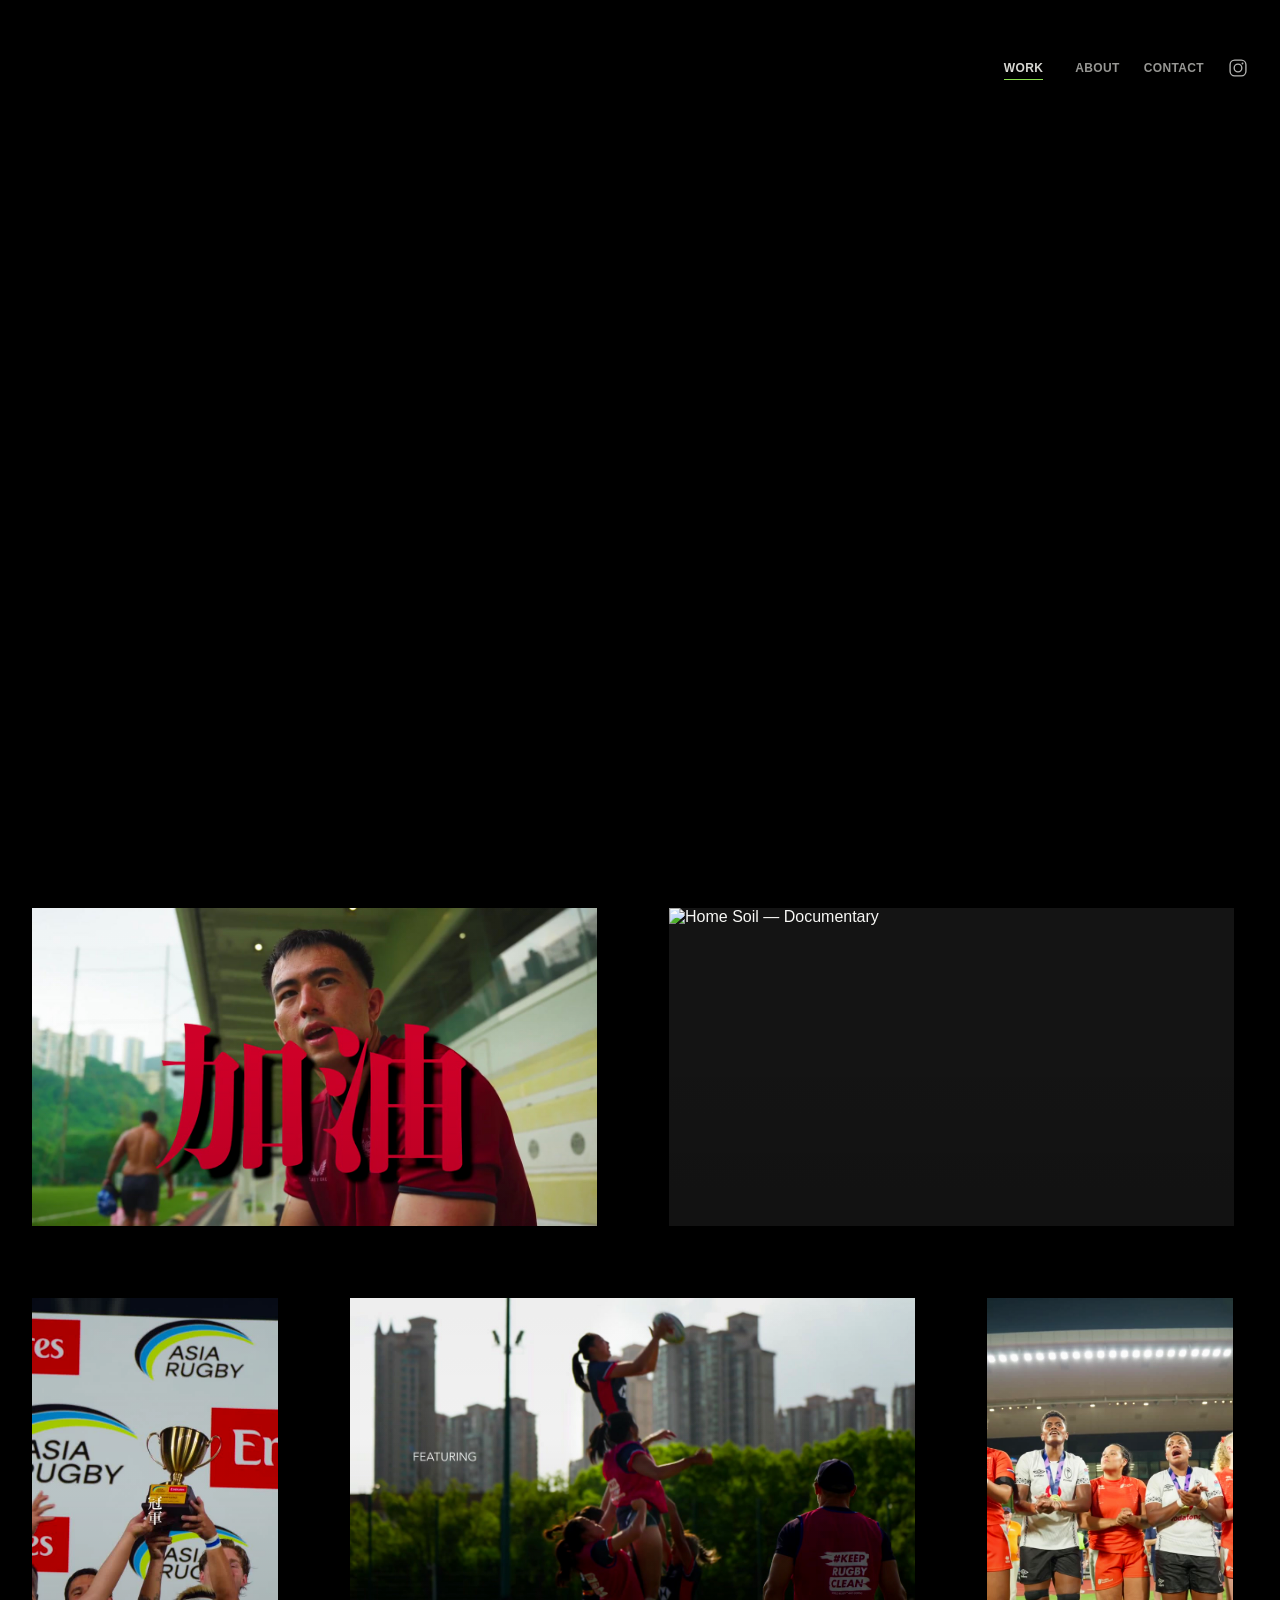
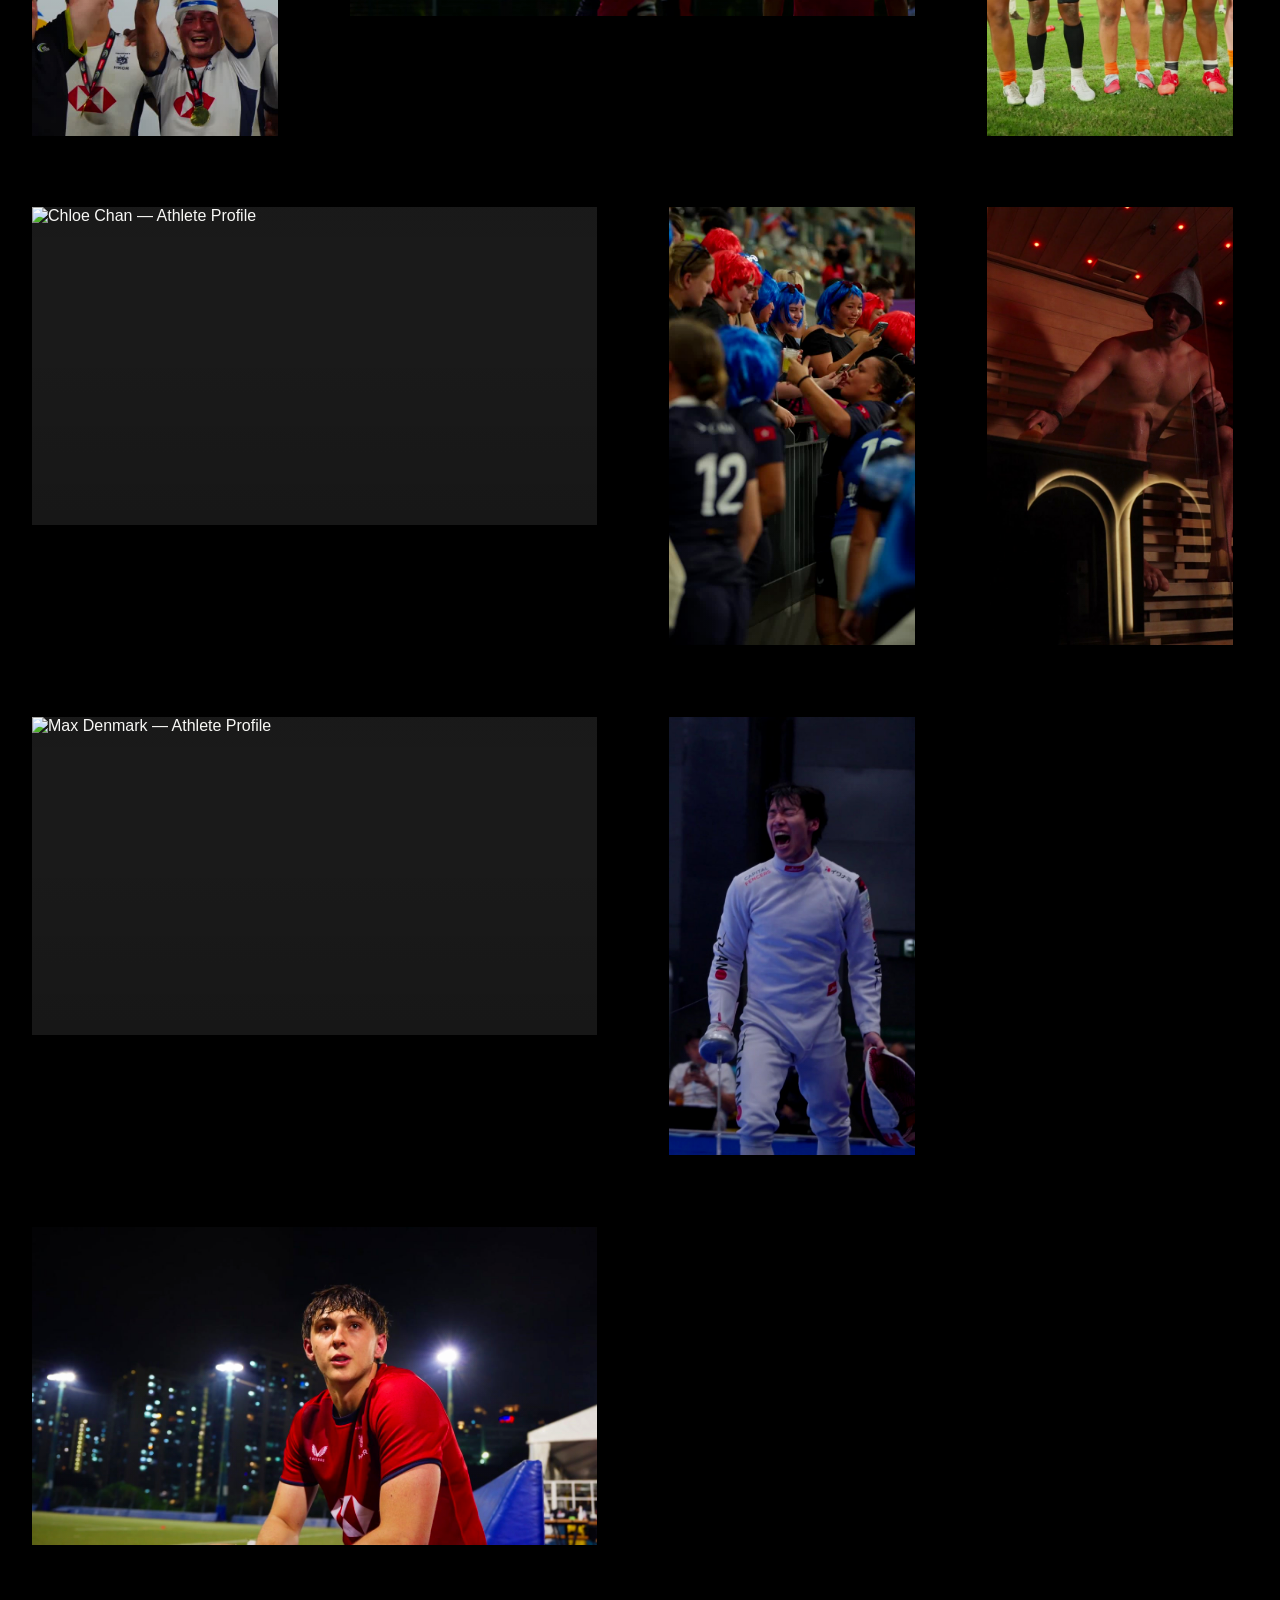
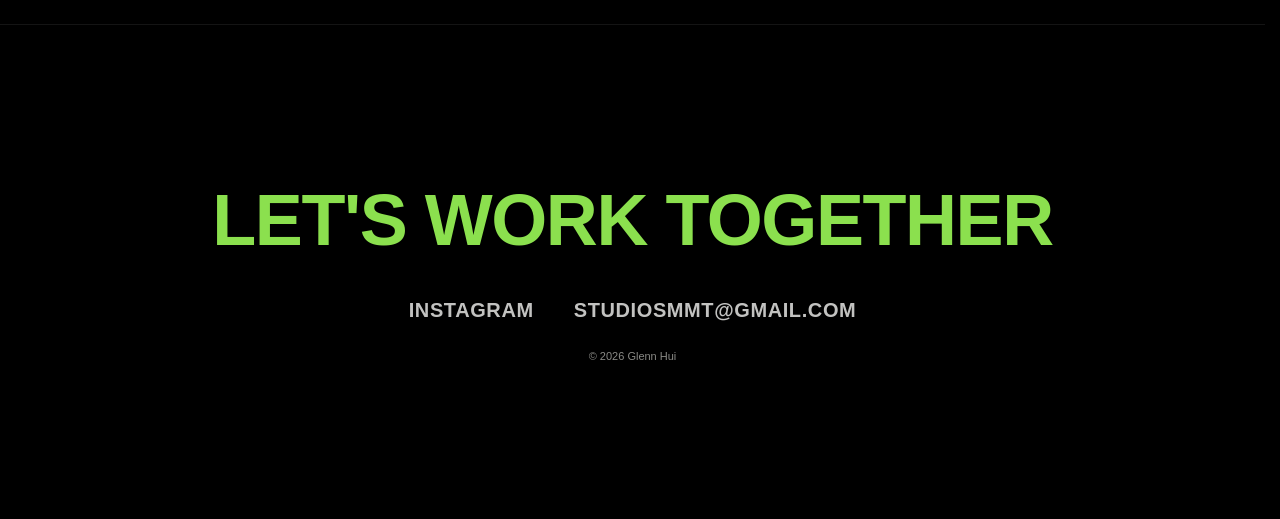
==== index.html @ e14a2e72 "Add SEO basics: meta tags, sitemap, robots.txt, OG image Per-page title/meta description, canonical " ====
<!doctype html>
<html lang="en">
<head>
  <meta charset="UTF-8" />
  <meta name="viewport" content="width=device-width, initial-scale=1.0" />
  <title>Glenn Hui — Hong Kong Videographer | Rugby &amp; Sports Films</title>
  <!-- Meta description + Open Graph/Twitter tags below are the core of
       the site's SEO/social-sharing setup — no analytics or tracking
       involved, this is just markup search engines and apps like
       Instagram/iMessage read to show a title, blurb and preview image
       when the link is shared or indexed. If Glenn's focus shifts (less
       rugby, more of something else) update the description and
       og:description together so they keep matching — search engines
       penalize a description that doesn't match the page. Keep it under
       ~160 characters; that's roughly where Google truncates it. -->
  <meta
    name="description"
    content="Glenn Hui is a Hong Kong-based videographer shooting and editing rugby, athlete profiles and documentary work, including Hong Kong China Rugby and World Rugby."
  />
  <link rel="canonical" href="https://glennhui.com/" />
  <meta property="og:type" content="website" />
  <meta property="og:title" content="Glenn Hui — Hong Kong Videographer" />
  <meta
    property="og:description"
    content="Hong Kong-based videographer shooting and editing rugby, athlete profiles and documentary work."
  />
  <meta property="og:url" content="https://glennhui.com/" />
  <meta property="og:image" content="https://glennhui.com/og-image.jpg" />
  <meta property="og:image:width" content="1200" />
  <meta property="og:image:height" content="630" />
  <meta name="twitter:card" content="summary_large_image" />
  <meta name="twitter:title" content="Glenn Hui — Hong Kong Videographer" />
  <meta
    name="twitter:description"
    content="Hong Kong-based videographer shooting and editing rugby, athlete profiles and documentary work."
  />
  <meta name="twitter:image" content="https://glennhui.com/og-image.jpg" />
  <!-- JSON-LD structured data — tells search engines (plain markup, no
       script/tracking) that this page is a person's portfolio site, who
       that person is, and where else to find them. sameAs just lists
       other profiles that are genuinely his, which is what connects
       them together in search results (e.g. a Google knowledge panel). -->
  <script type="application/ld+json">
    {
      "@context": "https://schema.org",
      "@type": "Person",
      "name": "Glenn Hui",
      "jobTitle": "Videographer",
      "url": "https://glennhui.com/",
      "image": "https://glennhui.com/og-image.jpg",
      "sameAs": ["https://www.instagram.com/glennhuii"],
      "worksFor": {
        "@type": "Organization",
        "name": "mmt_studios"
      }
    }
  </script>
  <!-- Favicon set — a bold "G" in the site's brand green (#8be04e) on
       black, matching the nav/footer accent. favicon.ico covers older
       browsers, the two PNGs cover modern ones at the sizes they
       actually request, apple-touch-icon.png is what shows up if
       someone adds the site to an iPhone home screen, and the two
       android-chrome-*.png sizes + site.webmanifest are the same idea
       for Android/PWA install prompts. All six files live next to this
       one. To change the mark itself (different letter, color, etc.),
       ask Claude/ChatGPT to regenerate this whole favicon set rather
       than hand-editing these — they're generated PNGs/ICOs, not
       something to open and tweak directly. -->
  <link rel="icon" href="favicon.ico" sizes="any" />
  <link rel="icon" type="image/png" sizes="16x16" href="favicon-16x16.png" />
  <link rel="icon" type="image/png" sizes="32x32" href="favicon-32x32.png" />
  <link rel="apple-touch-icon" sizes="180x180" href="apple-touch-icon.png" />
  <link rel="manifest" href="site.webmanifest" />
  <!-- Switzer, via Fontshare — a free Helvetica-Now-style neo-grotesque
       used site-wide (see --font-display/--font-body in styles.css).
       Real Helvetica Neue (including the licensed "LT Pro" version) is
       a paid commercial font with no free tier, so this is the closest
       free equivalent rather than the real thing. -->
  <link rel="preconnect" href="https://api.fontshare.com" />
  <!-- Warms up the connection to Instagram ahead of time, since the WORK
       grid opens Instagram-hosted embeds — shaves a little off the delay
       the first time someone clicks a Reel. -->
  <link rel="preconnect" href="https://www.instagram.com" />
  <!-- Same idea for YouTube — used for the film embeds and thumbnails. -->
  <link rel="preconnect" href="https://www.youtube-nocookie.com" />
  <link rel="preconnect" href="https://img.youtube.com" />
  <link
    href="https://api.fontshare.com/v2/css?f[]=switzer@400,500,600,700,900&display=swap"
    rel="stylesheet"
  />
  <link rel="stylesheet" href="styles.css" />
  <!-- Experimental — a Spline 3D scene. Used to sit inside its own
       hero section at the top of the page; now lives as a fixed,
       full-screen background for the whole page instead (see
       .spline-bg below and in styles.css), with the real content
       (WORK grid, contact form, footer) scrolling up over it rather
       than past it. A second instance of this was also tried behind
       just the footer and got scrapped — "doing too much" for that
       spot — this is a different, simpler setup: one scene, pinned
       behind everything. -->
  <script type="module" src="https://cdn.spline.design/@splinetool/viewer@2.0.121/build/spline-viewer.js"></script>
</head>
<body>
  <!-- Fixed, full-screen background — stays pinned behind the whole
       page while everything else (nav, WORK grid, contact form,
       footer) scrolls up over it, covering it as each section scrolls
       into place. pointer-events: none so it's purely decorative and
       never intercepts clicks/scrolling meant for the real content
       above it (see .spline-bg in styles.css). -->
  <div class="spline-bg" aria-hidden="true">
    <spline-viewer></spline-viewer>
  </div>
  <!-- Two separate Spline scenes, not one scene reshaped by CSS — a
       single 3D camera can't frame both a wide desktop window and a
       narrow phone screen well (whatever looks right landscape always
       crops or shrinks portrait), so the mobile version has its own
       camera built specifically for a narrow frame. This picks which
       one loads before the <spline-viewer> element upgrades, so only
       one scene is ever actually fetched, never both. A plain
       (non-module) script, not deferred, so it runs immediately after
       the element above is parsed and sets its url attribute before
       the module script below defines the custom element and reads
       it. Same 680px breakpoint as the rest of the mobile CSS. -->
  <script>
    (function () {
      var isMobile = window.matchMedia("(max-width: 680px)").matches;
      var url = isMobile
        ? "https://prod.spline.design/C6MhK1CMAQZhtfrE/scene.splinecode"
        : "https://prod.spline.design/jRvnEwjRFNCxyFf2/scene.splinecode";
      document.querySelector(".spline-bg spline-viewer").setAttribute("url", url);
    })();
  </script>

  <!-- One-time page-load intro — plays the first time someone lands on
       the site in a given browser session (see intro.js). Present here
       by default (not inserted by JS) so it's already covering the
       page on the very first paint; intro.js decides in its first tick
       whether to animate it or just remove it. -->
  <div class="intro-overlay" id="intro-overlay" aria-hidden="true">
    <div class="intro-word" id="intro-word"></div>
  </div>

  <!-- No background/border — floats transparently on top of whatever's
       underneath (the full-screen Spline hero on this page) rather than
       sitting in its own distinct bar. No name/logo on the left either —
       "Glenn Hui" already shows up elsewhere (the About page heading,
       the footer copyright line, the browser tab title), so it felt
       redundant here. The data-site-name span it used to hold was also
       what the one-time intro animation (intro.js) flew the typed-out
       name into — with nowhere to fly to now, intro.js's own built-in
       fallback just skips the animation and drops the cover instantly,
       so nothing breaks, it just no longer plays. -->
  <nav class="nav">
    <div class="nav-inner">
      <div class="nav-right">
        <div class="nav-links">
          <a href="index.html" class="active" data-work-label>WORK</a>
          <a href="about.html">ABOUT</a>
        </div>
        <a href="#" data-contact-link class="nav-contact">CONTACT</a>
        <a href="#" data-instagram-link target="_blank" rel="noopener" aria-label="Instagram" class="ig-link">
          <svg viewBox="0 0 24 24" width="20" height="20" fill="none" stroke="currentColor" stroke-width="1.6">
            <rect x="2.5" y="2.5" width="19" height="19" rx="5.5" />
            <circle cx="12" cy="12" r="4.6" />
            <circle cx="17.4" cy="6.6" r="1.1" fill="currentColor" stroke="none" />
          </svg>
        </a>
      </div>
      <!-- Only shown on narrow screens (see styles.css) — opens the
           .nav-menu panel below with WORK / ABOUT / Instagram, since
           there isn't room for all of that plus the animated name in
           the bar itself on a phone. -->
      <button type="button" class="nav-burger" id="nav-burger" aria-label="Menu" aria-expanded="false" aria-controls="nav-menu">
        <span></span><span></span><span></span>
      </button>
    </div>
    <div class="nav-menu" id="nav-menu">
      <a href="index.html" class="active" data-work-label>WORK</a>
      <a href="about.html">ABOUT</a>
      <a href="#" data-contact-link>CONTACT</a>
      <a href="#" data-instagram-link target="_blank" rel="noopener">INSTAGRAM</a>
    </div>
  </nav>

  <main>
    <!-- Visually hidden (see .sr-only in styles.css, same pattern as the
         About page's heading) — the homepage's big visual moment is the
         Spline scene + hero spacer below, which isn't real text a search
         engine can read as "what is this page about." This gives the
         page an actual <h1> without changing how it looks. Keep this in
         sync with the <title>/description above if either changes. -->
    <h1 class="sr-only">Glenn Hui — Hong Kong Videographer, Rugby &amp; Sports Films</h1>
    <!-- EXPERIMENTAL: the Spline scene itself now lives in the fixed
         .spline-bg layer at the top of <body>, not here — this is just
         a spacer reserving the same first screen's worth of space the
         old in-flow hero section used to take up, so the page still
         opens on a full screen of just the scene before the WORK grid
         scrolls up over it. The usual text hero (headline/subtext/
         button, still filled in by script.js's buildHero() from
         SITE_CONFIG) is commented out below rather than deleted, so
         this is a quick revert if it doesn't land — buildHero() no-ops
         gracefully when it can't find [data-hero-headline], so leaving
         it commented out here doesn't cause any errors. -->
    <div class="hero-spacer" aria-hidden="true"></div>
    <!--
    <section class="hero">
      <h1 class="hero-headline" data-hero-headline></h1>
      <p class="hero-subtext" data-hero-subtext></p>
      <a href="#work" class="hero-button" data-hero-button></a>
    </section>
    -->

    <!-- A single, unorganized grid of every piece in works-data.js,
         built by buildWorkGrid() in script.js — deliberately flat, not
         split into categories or a highlighted piece, so Glenn can just
         add a new entry to works-data.js and it shows up with no extra
         decision to make about where it belongs or how it's framed.
         id="work" is what the hero's "See the work" button scrolls to. -->
    <div id="work">
      <div id="work-sections"></div>
    </div>

  </main>

  <!-- The contact form that used to live here (Netlify Forms, name/
       email/content-type/message) was removed — a full form felt like
       too much friction for how people are actually likely to reach
       out. The footer below is now the site's one contact moment:
       tagline + big Email/Instagram buttons, nothing to type into. -->
  <footer class="site-footer" id="footer">
    <div class="footer-inner">
      <!-- Plain static text, no hover/canvas effect — see the
           .footer-tagline comment in styles.css for why. -->
      <p class="footer-tagline" data-footer-text></p>
      <div class="footer-row">
        <a href="#" data-instagram-link target="_blank" rel="noopener" class="footer-cta">Instagram</a>
        <a href="#" data-email-link class="footer-cta">Email</a>
      </div>
      <div class="footer-copyright" data-copyright></div>
    </div>
  </footer>

  <script src="config.js"></script>
  <script src="works-data.js"></script>
  <script src="https://cdnjs.cloudflare.com/ajax/libs/p5.js/1.7.0/p5.min.js" defer></script>
  <script src="opener.js" defer></script>
  <script src="script.js"></script>
  <script src="intro.js"></script>
  <!-- Diagnostic only — see font-audit.js. Does nothing at all unless
       this page is visited with ?fontaudit in the URL. Safe to ignore,
       safe to delete once the font question it was built for is
       settled. -->
  <script src="font-audit.js"></script>
</body>
</html>
---- styles.css ----
/* ============================================================
   Styling only — no content lives in this file.
   To change text, edit config.js and works-data.js instead.
   ============================================================ */

:root {
  /* True black, per Glenn — was a near-black #0a0a0a before. */
  --bg: #000000;
  --fg: #f3f3f1;
  --muted: #8a8a86;
  /* A softer, slightly dimmer white for the nav links specifically —
     the full-brightness --fg read as too stark/bright there. */
  --nav-fg: #d8d8d3;
  /* The site's brand green, per Glenn: #8be04e. Still split into two
     variables (one name for "the accent used as a background/decorative
     fill," one for "the accent used as actual text") purely so existing
     rules don't all need touching individually if the shade ever needs
     tuned apart again — right now both point at the exact same hex.
     Unlike the old dark-forest shade this replaced, #8be04e is bright
     enough that it clears WCAG AA (12.1:1) as real text on this
     near-black background on its own, with no white outline or other
     trick needed to carry the contrast — see the intro overlay and the
     contact section below for the two places that used to lean on that
     outline/darkness and needed a second look once the shade got this
     much brighter. */
  --accent: #8be04e;
  --accent-text: #8be04e;
  /* A bit more breathing room than the original 14px — part of loosening
     the grid's feel (see .tile's border-radius below) rather than
     everything butted up edge to edge. */
  --tile-gap: 48px;
  /* Taller than a typical nav bar on purpose — it has to hold the
     animated name (opener.js), which needs real room to be legible. */
  --nav-height: 136px;
  /* Switzer (via Fontshare, see the <link> in index.html/about.html) —
     a free, Helvetica-Now-style neo-grotesque, used for both display
     and body text now rather than two separate families. Real
     Helvetica Neue (and the licensed "Pro"/"LT Pro" versions Glenn/
     Prue were thinking of) is a commercial typeface — Monotype/
     Linotype sell it from roughly $43 a style, no free tier — so this
     is the closest free equivalent rather than the real thing. */
  /* Switzer only now — Helvetica Neue/Helvetica/Arial were there as
     named stand-ins in case Switzer failed to load, but that meant a
     real fallback moment would show as a genuinely different
     typeface, not just a quieter version of the same one. Kept the
     bare "sans-serif" keyword at the very end — that's not a font of
     its own, just an instruction for "whatever generic sans the
     browser/OS has" as an absolute last resort if Switzer truly can't
     load at all (offline, Fontshare down, etc.), so the page never
     falls all the way back to the browser's default serif font. */
  --font-display: "Switzer", sans-serif;
  --font-body: "Switzer", sans-serif;
}

/* Visually hidden but still readable by screen readers — used where a
   real heading needs to exist for accessibility/SEO, but the visible
   presentation is handled some other way (see .opener below). */
.sr-only {
  position: absolute;
  width: 1px;
  height: 1px;
  padding: 0;
  margin: -1px;
  overflow: hidden;
  clip: rect(0, 0, 0, 0);
  white-space: nowrap;
  border: 0;
}

/* ---------- Intro overlay ---------- */

/* A one-time, full-screen splash that plays the first time someone
   lands on the site in a given browser session (see intro.js) — types
   the name out in the center of the screen in a brighter green, then
   shrinks/flies it into its resting spot in the nav, fading away to
   reveal the page (which has already loaded underneath — this is
   purely a visual cover while that happens, not something the page
   waits on). Present in the HTML by default (not inserted by JS) so
   it's already covering the page on the very first paint — intro.js
   decides in its first tick whether to animate it or just remove it,
   so a repeat visit this session never shows so much as a flash of it.
   Sits above everything (including the sticky nav) while it's up. */
.intro-overlay {
  position: fixed;
  inset: 0;
  z-index: 500;
  background: var(--bg);
  display: flex;
  align-items: center;
  justify-content: center;
}

.intro-word {
  display: flex;
  font-family: var(--font-display);
  font-weight: 900;
  text-transform: uppercase;
  line-height: 1;
  white-space: nowrap;
  font-size: clamp(40px, 9vw, 110px);
  /* The site's brand green (--accent, #8be04e), with a white outline
     around it for a "bubble letters" look. Before the brand green
     changed to this brighter shade, the fill alone was nearly invisible
     here and the white stroke was doing all the actual legibility work
     — now the fill is bright enough to read on its own, so the stroke
     is purely the decorative bubble-letter effect rather than a
     legibility requirement. Both the fill and the stroke fade away as
     it flies into the nav (see intro.js), landing as flat --accent with
     no outline at all — same as the plain static nav text underneath.
     em-based stroke width so it stays proportional across the clamp()
     range above. */
  color: #8be04e;
  -webkit-text-stroke-width: 0.045em;
  -webkit-text-stroke-color: #ffffff;
}

.intro-word span {
  display: inline-block;
  opacity: 0;
  transition: opacity 0.18s ease;
}

* {
  box-sizing: border-box;
}

html {
  scroll-behavior: smooth;
  /* Always reserves room for a vertical scrollbar, whether or not the
     current page actually needs one. Without this, a short page (About,
     mainly — see the body comment below) sits a few pixels wider than a
     tall one (WORK's grid, which almost always scrolls) on any browser
     where the scrollbar actually takes up width (most of Windows; some
     Mac setups). Since the nav is centered within a max-width column at
     wide viewports, that width difference shifted the whole nav — logo
     included — sideways by a few pixels between the two pages. */
  scrollbar-gutter: stable;
}

body {
  margin: 0;
  background: var(--bg);
  color: var(--fg);
  font-family: var(--font-body);
  -webkit-font-smoothing: antialiased;
  /* Pins the footer to the bottom of the screen on a short page (the
     About page, mainly) instead of it trailing right under the
     content with empty space below it — body fills at least the full
     viewport height, and <main> below is set to grow and soak up any
     leftover space, pushing the footer down to the very bottom. On a
     tall page (the WORK grid) <main> is already taller than the
     viewport on its own, so this has no effect there. */
  display: flex;
  flex-direction: column;
  min-height: 100vh;
}

main {
  flex: 1 0 auto;
  /* Needs its own position + z-index to paint above .spline-bg's
     fixed layer — without this it's a plain static element and would
     otherwise sit behind it regardless of DOM order (see .spline-bg's
     comment). Harmless on pages (About) that don't use .spline-bg at
     all — there's nothing underneath for this to matter against. */
  position: relative;
  z-index: 1;
}

a {
  color: inherit;
  text-decoration: none;
}

/* ---------- Nav ---------- */

/* Fixed, not sticky — sticky would still occupy its own height in
   normal document flow (pushing whatever's below it, the hero on this
   page, down by --nav-height), where the whole point here is for the
   hero to be a true 100vh and the nav to float transparently on top of
   it instead. No background/blur/border either, for the same reason —
   it's meant to read as part of the hero, not a separate bar sitting
   above it. Still visible while scrolled past the hero into the grid/
   contact/etc. below, same as the old sticky behavior did. */
.nav {
  position: fixed;
  top: 0;
  left: 0;
  right: 0;
  z-index: 40;
}

/* Its content still lines up with the same 1600px column as the hero
   and grid below it, instead of stretching edge to edge on wide
   screens. */
.nav-inner {
  display: flex;
  align-items: center;
  justify-content: space-between;
  max-width: 1600px;
  margin: 0 auto;
  height: var(--nav-height);
  padding: 0 32px;
}

.nav-links {
  display: flex;
  /* A bit more room between WORK and ABOUT than before — part of
     reading as calmer/cleaner (see the letter-spacing note below). */
  gap: 32px;
  /* Was inheriting the body font (Inter) — a very common "default AI
     tool" look. Archivo is already the display font used for titles/
     headings elsewhere on the site, so using it here too makes these
     small nav labels feel like part of the same designed site rather
     than an untouched UI default. A little letter-spacing now too —
     tight/normal tracking was reading as cramped next to a reference
     Prue liked the airier feel of; this opens the labels up without
     going as far as a full tracked-caps treatment. */
  font-family: var(--font-display);
  font-size: 12px;
  font-weight: 600;
  letter-spacing: 0.03em;
  /* No flex-grow — nested inside .nav-right now, alongside CONTACT and
     the Instagram icon (see index.html/about.html), rather than a
     standalone column of its own spanning a third of the bar. */
  flex: 0 0 auto;
}

.nav-links a {
  position: relative;
  color: var(--nav-fg);
  opacity: 0.7;
  transition: opacity 0.2s ease;
}

.nav-links a::after {
  content: "";
  position: absolute;
  left: 0;
  right: 0;
  bottom: -5px;
  height: 1px;
  background: currentColor;
  transform: scaleX(0);
  /* Rests collapsed toward the right, so a hover-out wipes the line
     away to the right instead of just snapping off. */
  transform-origin: right;
  transition: transform 0.6s cubic-bezier(0.65, 0, 0.35, 1);
}

.nav-links a.active {
  opacity: 1;
}

/* Hover-only effects throughout this file are wrapped in this same
   (hover: hover) and (pointer: fine) check — true for a mouse/trackpad,
   false on touch. Without it, tapping a link on a phone can leave its
   :hover style visibly "stuck" on until the next tap elsewhere (iOS
   Safari in particular keeps :hover applied after a tap, since there's
   no mouse to actually leave), which reads as a glitch rather than the
   calm, static feel the rest of the site goes for on mobile. Keyboard
   access (:focus-within, further down) is never gated, since that's
   not a hover effect at all. */
@media (hover: hover) and (pointer: fine) {
  .nav-links a:hover {
    opacity: 1;
  }
}

/* The underline is reserved for the active page only — it always means
   "you are here." Hovering the other link just brightens it (the rule
   above); it no longer draws its own underline, so you can never end up
   with two different-colored underlines on screen at the same time. */
.nav-links a.active::after {
  transform-origin: left;
  transform: scaleX(1);
  background: var(--accent);
}

.nav-right {
  flex: 1;
  display: flex;
  align-items: center;
  justify-content: flex-end;
  gap: 24px;
}

/* Balances WORK/ABOUT on the left — without it, the right side was
   carrying only the small Instagram icon, which left the bar reading
   lopsided (two labelled links on one side, one lone icon on the
   other) and left a contact point for Glenn's work missing from the
   nav entirely, buried in the About page and footer instead. Same
   type treatment as .nav-links a, just without that one's
   active-page underline — this isn't a page, it's an action. */
.nav-contact {
  font-family: var(--font-display);
  font-size: 12px;
  font-weight: 600;
  letter-spacing: 0.03em;
  color: var(--nav-fg);
  opacity: 0.7;
  transition: opacity 0.2s ease;
}

@media (hover: hover) and (pointer: fine) {
  .nav-contact:hover {
    opacity: 1;
  }
}

.ig-link {
  display: inline-flex;
  align-items: center;
  justify-content: center;
  opacity: 0.75;
  transition: opacity 0.2s ease, transform 0.2s ease;
}

@media (hover: hover) and (pointer: fine) {
  .ig-link:hover {
    opacity: 1;
    transform: scale(1.08);
  }
}

/* Hamburger button — hidden on desktop/tablet, where WORK/ABOUT and the
   Instagram icon sit directly in the bar. Only ever shown below the
   680px breakpoint (see below). */
.nav-burger {
  display: none;
  flex-direction: column;
  justify-content: center;
  align-items: stretch;
  gap: 5px;
  width: 32px;
  height: 32px;
  padding: 0;
  background: none;
  border: 0;
  cursor: pointer;
  flex: 0 0 auto;
  /* Was naturally pushed to the right by .nav-logo's flex: 1 sitting
     before it (see the 680px block below) — now that .nav-logo is gone
     entirely, it's the only visible item left in .nav-inner on mobile,
     and a lone flex item under justify-content: space-between sits at
     the start (left) by default. This pulls it back to the right. */
  margin-left: auto;
}

.nav-burger span {
  display: block;
  width: 100%;
  height: 2px;
  background: var(--nav-fg);
  border-radius: 1px;
  transition: transform 0.25s ease, opacity 0.2s ease;
}

.nav-burger[aria-expanded="true"] span:nth-child(1) {
  transform: translateY(7px) rotate(45deg);
}

.nav-burger[aria-expanded="true"] span:nth-child(2) {
  opacity: 0;
}

.nav-burger[aria-expanded="true"] span:nth-child(3) {
  transform: translateY(-7px) rotate(-45deg);
}

/* The dropdown panel the hamburger opens — WORK / ABOUT / Instagram,
   stacked. Hidden outright on desktop/tablet regardless of its "open"
   state (the override that actually shows it only exists inside the
   680px media query below), so there's no way for it to show up on a
   wide screen even if something leaves the "open" class on it. */
.nav-menu {
  display: none;
  flex-direction: column;
  padding: 4px 14px 18px;
  background: rgba(0, 0, 0, 0.98);
  border-bottom: 1px solid rgba(255, 255, 255, 0.08);
}

.nav-menu a {
  padding: 14px 4px;
  font-family: var(--font-display);
  font-size: 13px;
  font-weight: 600;
  color: var(--nav-fg);
  opacity: 0.85;
  border-bottom: 1px solid rgba(255, 255, 255, 0.07);
}

.nav-menu a.active {
  opacity: 1;
  /* Text-safe accent — this is real small text (13px), needs the full
     4.5:1, not the 2:1 the true dark shade gets here. */
  color: var(--accent-text);
}

.nav-menu a:last-child {
  border-bottom: 0;
}

/* Below this width, WORK/ABOUT and the Instagram icon move off the
   bar itself and into the .nav-menu dropdown, opened by .nav-burger —
   leaving just the hamburger itself visible in the bar (see
   .nav-burger's margin-left: auto above for how it stays pinned to the
   right now that there's nothing else in the bar to push it there). */
@media (max-width: 680px) {
  .nav-links,
  .nav-right {
    display: none;
  }
  .nav-burger {
    display: flex;
  }
  .nav-menu.open {
    display: flex;
  }
  /* .nav itself (the fixed wrapper around both the bar and this
     dropdown) stays transparent at rest — that's what lets it float
     over the hero. But with the menu open, that same transparency left
     the top ~100px (the bar the hamburger/✕ icon sits in) showing
     whatever's behind it — the hero text/Spline scene — directly above
     the dropdown's own solid panel, which read as a mismatched gap
     rather than one continuous menu. Matches .nav-menu's own
     background exactly so the two read as a single panel.

     .menu-open is toggled on .nav by buildMobileMenu() in script.js
     alongside .nav-menu's own .open class — not written as
     .nav:has(.nav-menu.open), which would need no JS at all, because
     that selector silently failed to parse in testing (the whole rule
     got dropped, not just unmatched) despite CSS.supports() reporting
     :has() as available. A plain class toggle has no such risk. */
  .nav.menu-open {
    background: rgba(0, 0, 0, 0.98);
  }
}

@media (max-width: 480px) {
  :root {
    --nav-height: 100px;
  }
  .nav-inner {
    padding: 0 14px;
  }
}

/* ---------- Hero ---------- */

/* The one deliberate "moment" at the top of the homepage — a short
   eyebrow label, a big confident headline, a line of context, and a
   button that just scrolls down to the work below. Replaced an earlier
   media-driven hero banner (tried, and set aside — two different
   image-led versions both ended up feeling like they were straining
   for drama the work itself doesn't need) and, before that, a single
   plain heading with no supporting copy at all. Same column/gutter as
   the nav and the sections below it. */
.hero {
  max-width: 1600px;
  margin: 0 auto;
  padding: 64px 32px 48px;
}

/* EXPERIMENTAL — see the matching comment in index.html. The Spline
   scene now lives in .spline-bg (below), fixed behind the whole page,
   not inside its own hero section — this is just a transparent spacer
   reserving the same first screen's worth of scroll space the old
   in-flow hero used to occupy, so the page still opens on a full
   screen of just the scene before the WORK grid scrolls up and covers
   it. Deliberately has no background of its own — staying transparent
   here is what lets the fixed scene show through for that first
   screen. */
.hero-spacer {
  height: 100vh;
  min-height: 480px;
}

/* Fixed behind the whole page (position: fixed, inset: 0) rather than
   sitting in normal document flow — it doesn't scroll away, the real
   content (WORK grid, contact form, footer, all given their own
   opaque backgrounds and promoted above this with z-index) scrolls up
   over it instead, covering more of it the further down the page you
   go. z-index: 0 is deliberate, not an oversight — everything else
   that needs to sit above it (.nav, main, .site-footer) sets its own
   z-index of at least 1; a plain static element would otherwise paint
   behind this despite coming later in the DOM, the same stacking
   gotcha that came up when a Spline scene briefly sat behind the
   footer only (since reverted — see the footer comments below).
   pointer-events: none keeps it purely decorative so it never
   intercepts scrolling or clicks meant for the real content above
   it. */
.spline-bg {
  position: fixed;
  inset: 0;
  z-index: 0;
  pointer-events: none;
  /* Needed for the mobile override below — centers the viewer once it
     stops being a flat 100%/100% fill on narrow screens. No effect at
     wider sizes, where the viewer still fills the whole box exactly
     as before. */
  display: flex;
  align-items: center;
  justify-content: center;
  overflow: hidden;
}

.spline-bg spline-viewer {
  display: block;
  width: 100%;
  height: 100%;
}

/* No more mobile-specific sizing hacks here. Three rounds of CSS-only
   guesses (squeezing the box into 16:9, widening it past the
   viewport, a gentler aspect-ratio) never reliably fixed the mobile
   cropping, because the real problem wasn't the CSS box at all — it
   was one camera trying to frame both a wide desktop window and a
   narrow phone screen, which no single camera does well. The actual
   fix was building a second Spline scene with its own camera set up
   specifically for a narrow portrait frame (see the url-switching
   script in index.html, right after .spline-bg). With the camera
   doing the framing work, the viewer just needs to fill its box at
   every screen size — the plain .spline-bg spline-viewer rule above
   already does that, nothing extra needed under 680px. */

.hero-headline {
  font-family: var(--font-display);
  font-weight: 900;
  line-height: 1.02;
  font-size: clamp(36px, 7vw, 92px);
  color: var(--fg);
  margin: 0;
}

.hero-subtext {
  margin: 24px 0 0;
  max-width: 560px;
  font-size: 16px;
  line-height: 1.6;
  color: var(--muted);
}

.hero-button {
  display: inline-flex;
  align-items: center;
  gap: 8px;
  margin-top: 32px;
  padding: 14px 26px;
  border: 1px solid rgba(255, 255, 255, 0.2);
  border-radius: 2px;
  font-family: var(--font-display);
  font-size: 13px;
  font-weight: 600;
  letter-spacing: 0.03em;
  color: var(--fg);
  transition: border-color 0.2s ease, background 0.2s ease;
}

@media (hover: hover) and (pointer: fine) {
  .hero-button:hover {
    border-color: var(--accent-text);
    background: rgba(255, 255, 255, 0.04);
  }
}

@media (min-width: 720px) {
  .hero {
    padding: 88px 32px 64px;
  }
}

@media (max-width: 480px) {
  .hero {
    padding: 48px 20px 36px;
  }
  .hero-button {
    width: 100%;
    justify-content: center;
  }
}

/* ---------- Work grid ---------- */

/* A single, unorganized grid of every piece — deliberately flat, not
   split into categories or a highlighted piece, so Glenn can add a new
   block to works-data.js whenever he likes without having to decide
   which group it belongs in or whether it deserves special billing. */
/* Deliberately NOT given a background of its own — #work used to be
   opaque so it would fully cover the fixed .spline-bg scene as it
   scrolled up over it, but that was exactly backwards from what was
   actually wanted: the scene should show through the empty gaps
   between tiles, not get blocked by this section. Each .tile still
   paints its own opaque poster/video, so only the gaps (and the
   extra breathing room below) reveal the scene behind.

   That's desktop only — see the mobile override just below, which
   goes back to an opaque #work on narrow screens. Single-column,
   full-width tiles stacked on a phone have much bigger, more frequent
   gaps than the multi-column desktop grid, so the scene kept
   flickering in and out between every tile on the way down the page
   ("a bit too busy on mobile"). This makes #work solid black instead:
   the scene still gets its moment for that first full screen (via the
   transparent .hero-spacer above it), the first tile scrolls up over
   it exactly as before, but everything from there down — gaps
   included — sits on a flat black backdrop rather than the scene
   continuing to show through. No extra position/z-index needed here;
   #work already paints inside <main>'s stacking context (see main's
   comment above), which is already promoted above .spline-bg. */
@media (max-width: 680px) {
  #work {
    background: #000;
  }
}

.work-section-grid {
  max-width: 1600px;
  margin: 0 auto;
  display: grid;
  grid-template-columns: repeat(4, 1fr);
  grid-auto-flow: dense;
  /* Real, substantial room between tiles — not a positional trick,
     actual layout space, which also means a taller page overall
     ("space out the videos more... like a genuine further down the
     page"). */
  gap: var(--tile-gap);
  padding: 8px 32px 64px;
}

@media (min-width: 720px) {
  .work-section-grid {
    gap: 56px;
    padding: 8px 32px 72px;
  }
}

@media (min-width: 1240px) {
  .work-section-grid {
    gap: 72px;
    padding: 8px 32px 80px;
  }
}

@media (max-width: 1100px) {
  .work-section-grid {
    grid-template-columns: repeat(2, 1fr);
  }
}

@media (max-width: 560px) {
  .work-section-grid {
    grid-template-columns: 1fr;
    gap: 28px;
    padding: 8px 16px 48px;
  }
}

.tile {
  position: relative;
  grid-column: span 1;
  aspect-ratio: 9 / 16;
  /* Back to sharp corners — the rounded version didn't land. The looser
     --tile-gap above (from the same round) stays; just the corners
     reverted. */
  border-radius: 0;
  overflow: hidden;
  cursor: pointer;
  background-size: cover;
  background-position: center;
  opacity: 0;
  transform: translateY(16px);
  animation: fadeUp 0.7s cubic-bezier(0.16, 1, 0.3, 1) forwards;
  transition: opacity 0.26s ease, transform 0.26s ease;
  /* Lets .tile-title below size itself off the tile's own rendered
     width (container query units) rather than one fixed font-size for
     every tile, so a wide landscape tile's title can sit bigger the
     way a title card would, while a small portrait tile in a dense
     stretch of the grid doesn't get text too big for its own box. */
  container-type: inline-size;
}

.tile[data-orientation="landscape"] {
  grid-column: span 2;
  aspect-ratio: 16 / 9;
}

/* The tile is now a keyboard-focusable control (tabbing to it reveals
   the label, same as hovering — see .tile-info), so it needs its own
   visible focus state rather than relying on the browser default. */
.tile:focus-visible {
  /* Text-safe accent, not the true dark one — a focus ring is a real
     accessibility signal for keyboard users, so it needs to actually
     be visible (3:1+), same reasoning as the text uses above. */
  outline: 2px solid var(--accent-text);
  outline-offset: 2px;
}

@media (max-width: 560px) {
  .tile,
  .tile[data-orientation="landscape"] {
    grid-column: span 1;
  }
}

@keyframes fadeUp {
  to {
    opacity: 1;
    transform: translateY(0);
  }
}

.tile-img {
  position: absolute;
  inset: 0;
  width: 100%;
  height: 100%;
  object-fit: cover;
  display: block;
  filter: contrast(1.08) saturate(1.08);
  transition: transform 0.7s cubic-bezier(0.16, 1, 0.3, 1);
}

@media (hover: hover) and (pointer: fine) {
  .tile:hover .tile-img {
    transform: scale(1.06);
  }
}

/* A short muted loop of the actual clip (see script.js's attachAutoPreview
   + PREVIEW_LOOP_SECONDS), playing only while you're actually hovering
   the tile (mouse/trackpad) — the grid otherwise stays still, including
   on touch devices, which have no hover to trigger it. Sits on top of the
   poster image and crossfades in once script.js adds .preview-active, so
   there's no flash of a black/loading frame while the clip buffers.
   Self-hosted clips only — a Vimeo/YouTube/Instagram piece just keeps
   showing its static thumbnail. */
.tile-preview-video {
  position: absolute;
  inset: 0;
  width: 100%;
  height: 100%;
  object-fit: cover;
  opacity: 0;
  transition: opacity 0.5s ease;
}

.tile.preview-active .tile-preview-video {
  opacity: 1;
}

.tile::after {
  content: "";
  position: absolute;
  inset: 0;
  /* Tall/dark enough at the bottom to keep the label legible once it
     shows up on hover. */
  background: linear-gradient(
    to top,
    rgba(0, 0, 0, 0.82) 0%,
    rgba(0, 0, 0, 0.05) 55%,
    rgba(0, 0, 0, 0.15) 100%
  );
  /* Faint at rest — with the label hidden by default (see .tile-info),
     there's nothing down there that needs protecting, so the grid at
     rest is just the footage itself, not every tile wearing a dark
     band across the bottom. Strengthens to the full gradient only once
     a tile is actually being considered, same moment as the label. */
  opacity: 0.15;
  transition: opacity 0.25s ease;
  z-index: 1;
}

.tile:focus-within::after {
  opacity: 1;
}

@media (hover: hover) and (pointer: fine) {
  .tile:hover::after {
    opacity: 1;
  }
}

.tile-info {
  position: absolute;
  left: 0;
  right: 0;
  bottom: 0;
  /* Scales with tile width like the label does, same tightened range —
     now that the title itself isn't blowing up on a wide tile, the
     padding around it shouldn't either. */
  padding: clamp(14px, 1.8cqi, 18px);
  z-index: 2;
  /* Hidden at rest — the grid should read as a clean wall of footage,
     not a wall of captions. The label only shows up once you're
     actually considering a piece (hovering, or tabbed to it on a
     keyboard), same moment the play icon and scrim already appear. */
  opacity: 0;
  transform: translateY(4px);
  transition: opacity 0.25s ease, transform 0.3s cubic-bezier(0.16, 1, 0.3, 1);
}

.tile:focus-within .tile-info {
  opacity: 1;
  transform: translateY(0);
}

@media (hover: hover) and (pointer: fine) {
  .tile:hover .tile-info {
    opacity: 1;
    transform: translateY(0);
  }
}

.tile-label {
  /* One line, one element — title and category together (e.g. "Chloe
     Chan · Athlete Profile") instead of a stacked title + a separate
     meta caption underneath. Reuses the site's existing middle-dot
     separator rather than introducing a dash. */
  font-family: var(--font-display);
  /* Scales gently with the tile's own rendered width (container query
     units, see .tile's container-type above), but capped tight — a
     wider landscape tile first got noticeably bigger text here, which
     read as too big (and fought with titles already burned into a
     cover image, like 加油's). Kept to a narrow range instead: every
     tile reads close to the same restrained size, with only a little
     real scaling room between the smallest and largest tiles. */
  font-size: clamp(14px, 2.4cqi, 18px);
  font-weight: 900;
  line-height: 1.2;
}

/* .tile-title and .tile-category used to double as the grid tile's own
   caption too; the grid now uses .tile-label instead (see above) and
   these two are only reached by the lightbox caption (openLightbox in
   script.js), but kept under their original names since that's what
   the lightbox markup still uses. */
.tile-title {
  font-family: var(--font-display);
  font-size: 20px;
  font-weight: 700;
  line-height: 1.08;
}

.tile-category {
  margin-top: 6px;
  /* The one place this label color isn't --muted grey — recoloring it
     to the site's accent ties it back to the same color used for the
     active nav tab. Text-safe accent — small text (12px), needs the
     full 4.5:1. */
  font-family: var(--font-display);
  font-size: 12px;
  font-weight: 600;
  letter-spacing: 0.04em;
  color: var(--accent-text);
}

.tile-play {
  position: absolute;
  top: 50%;
  left: 50%;
  width: 44px;
  height: 44px;
  border-radius: 50%;
  border: 1px solid rgba(255, 255, 255, 0.5);
  background: rgba(0, 0, 0, 0.2);
  backdrop-filter: blur(4px);
  -webkit-backdrop-filter: blur(4px);
  transform: translate(-50%, -50%) scale(0.8);
  display: flex;
  align-items: center;
  justify-content: center;
  z-index: 2;
  opacity: 0;
  transition: opacity 0.25s ease, transform 0.25s cubic-bezier(0.34, 1.56, 0.64, 1);
}

@media (hover: hover) and (pointer: fine) {
  .tile:hover .tile-play {
    opacity: 1;
    transform: translate(-50%, -50%) scale(1);
  }
}

.tile-play svg {
  margin-left: 2px;
}

.empty-note {
  grid-column: 1 / -1;
  text-align: center;
  padding: 80px 20px;
  color: var(--muted);
  font-size: 13px;
  line-height: 1.6;
}

/* ---------- Lightbox ---------- */

.lightbox {
  position: fixed;
  inset: 0;
  z-index: 100;
  background: rgba(0, 0, 0, 0.92);
  display: flex;
  align-items: center;
  justify-content: center;
  padding: 40px 16px;
  /* If the player + caption end up taller than the screen (a landscape
     film's caption on a short phone screen, the Instagram embed's fixed
     min-height on a phone held sideways), let this scroll instead of
     silently cutting content off with no way to reach it — flexbox
     doesn't clip overflowing content on its own, it just lets it spill
     past the edges, which without this would be unreachable since the
     page itself can't scroll behind a position:fixed layer. */
  overflow-y: auto;
  /* Kept in the flow (not display:none) so opacity/transform can
     transition — display can't be animated, which made opening feel
     like a hard cut rather than a smooth reveal. */
  opacity: 0;
  visibility: hidden;
  pointer-events: none;
  transition: opacity 0.22s ease;
}

@media (max-width: 480px) {
  .lightbox {
    /* Was 24px 12px — that little side padding let the player run
       almost edge-to-edge on a phone (~95% of the screen width), which
       read as cramped rather than a considered "framed" moment. More
       padding on both axes gives it real breathing room and reads as a
       slightly smaller, more deliberate player instead. */
    padding: 32px 28px;
  }
}

.lightbox.open {
  opacity: 1;
  visibility: visible;
  pointer-events: auto;
}

.lightbox-inner {
  width: 100%;
  max-width: 420px;
  transform: scale(0.97);
  transition: transform 0.22s ease;
}

.lightbox.open .lightbox-inner {
  transform: scale(1);
}

/* Instagram's widget can render considerably wider than our 9:16 Vimeo/
   YouTube frame — give it more room instead of squashing it into the
   420px column, so the player isn't tiny on click. */
.lightbox-inner.ig-embed {
  max-width: 540px;
}

/* Landscape pieces (films, and the wider HKCR shorts) get a 16:9 frame
   and a much wider column — the default 420px/9:16 box was built for
   portrait Reels and would otherwise letterbox these down tiny. */
.lightbox-inner.landscape {
  max-width: 960px;
}

.lightbox-inner.landscape .lightbox-frame {
  aspect-ratio: 16 / 9;
}

.lightbox-frame {
  position: relative;
  width: 100%;
  aspect-ratio: 9 / 16;
  background: #111;
  border-radius: 6px;
  overflow: hidden;
}

/* Instagram's own widget controls its own size/branding — let it be
   instead of forcing it into our 9:16 crop. Keep a min-height so there's
   a stable box (for the loading spinner to center in) before Instagram's
   script has finished sizing its iframe. */
.lightbox-inner.ig-embed .lightbox-frame {
  aspect-ratio: auto;
  min-height: 480px;
  background: transparent;
  border-radius: 0;
  overflow: visible;
  display: flex;
  align-items: center;
  justify-content: center;
}

@media (max-width: 480px) {
  /* Instagram's widget still sizes itself responsively above this —
     just a shorter floor so it doesn't force extra scrolling on a
     small phone screen before the real embed has even loaded in. */
  .lightbox-inner.ig-embed .lightbox-frame {
    min-height: 320px;
  }
}

.lightbox-frame iframe,
.lightbox-frame video {
  position: absolute;
  inset: 0;
  width: 100%;
  height: 100%;
  border: 0;
  object-fit: contain;
  background: #000;
}

/* Instagram's widget replaces the <blockquote> with its own iframe and
   sets that iframe's size itself via inline styles once it loads. Our
   generic absolute+100% rule above fights that: the parent has no fixed
   height in the .ig-embed case (see above), so an absolutely-positioned
   iframe at height:100% collapses to 0px and the embed looks blank.
   Let Instagram's iframe size itself instead. */
.lightbox-inner.ig-embed .lightbox-frame iframe {
  position: static;
  /* Let Instagram pick its own width (it sizes responsively up to ~658px)
     instead of forcing it to exactly fill our column — that was capping
     it smaller than it wanted to render. */
  width: auto !important;
  max-width: 100%;
  height: auto !important;
  min-height: 480px;
}

@media (max-width: 480px) {
  .lightbox-inner.ig-embed .lightbox-frame iframe {
    min-height: 320px;
  }
}

/* Shown over the frame the instant it opens, while Instagram's widget
   is still fetching in the background — gives immediate feedback
   instead of a few seconds of apparent nothing happening. Removed by
   script.js once the real iframe shows up. */
.ig-spinner {
  position: absolute;
  top: 50%;
  left: 50%;
  width: 26px;
  height: 26px;
  margin: -13px 0 0 -13px;
  border: 2px solid rgba(255, 255, 255, 0.18);
  border-top-color: rgba(255, 255, 255, 0.85);
  border-radius: 50%;
  animation: spin 0.75s linear infinite;
}

@keyframes spin {
  to {
    transform: rotate(360deg);
  }
}

.lightbox-caption {
  margin-top: 16px;
  text-align: center;
}

.lightbox-caption .tile-title {
  /* Fixed size here rather than the grid tiles' container-query one —
     this caption always sits in the same lightbox frame, not a tile of
     varying width, so one considered size is enough. Same weight bump
     as the grid titles for consistency. */
  font-size: 22px;
  font-weight: 900;
}

.lightbox-close {
  position: absolute;
  top: 24px;
  right: 28px;
  /* Same tracked-label treatment as the nav links, footer links, and
     tile category text (Archivo, 600) — this was left on the body
     font (the body font) by mistake, which made it stand out as a
     different typeface right next to the Archivo caption beside it. */
  font-family: var(--font-display);
  font-size: 13px;
  font-weight: 600;
  opacity: 0.7;
  cursor: pointer;
  z-index: 101;
}

@media (hover: hover) and (pointer: fine) {
  .lightbox-close:hover {
    opacity: 1;
  }
}

.lightbox-empty {
  color: var(--muted);
  font-size: 13px;
  text-align: center;
  padding: 40px 20px;
  line-height: 1.6;
}

/* ---------- About page ---------- */

.about-wrap {
  /* Wider than the old single-column version (640px) to leave real room
     for the photo box beside the text rather than squeezing both into
     the old reading-width column. */
  max-width: 900px;
  margin: 0 auto;
  /* The nav is position: fixed now (see .nav above), so it no longer
     pushes this page's content down on its own — without accounting
     for that, the floating transparent nav would sit on top of the
     first couple of lines of text. Adding --nav-height back into the
     top padding here keeps the same visual gap below the nav that the
     90px value gave back when the nav was still in normal flow. */
  padding: calc(var(--nav-height) + 90px) 24px 100px;
}

.about-main {
  display: flex;
  align-items: flex-start;
  justify-content: space-between;
  gap: 56px;
}

.about-text {
  flex: 1 1 auto;
  /* Keeps the text at roughly its old reading width even though the
     wrap around it got wider — the extra room goes to the photo box,
     not to longer line lengths. */
  max-width: 480px;
}

.about-photo-box {
  flex: 0 0 240px;
  width: 240px;
  height: 240px;
  border-radius: 10px;
  overflow: hidden;
  /* The grey placeholder look, before a real photo's set — a visible
     box (not just empty space), so it reads as "a photo goes here"
     rather than a layout gap. */
  background: #202020;
  border: 1px solid rgba(255, 255, 255, 0.08);
  display: flex;
  align-items: center;
  justify-content: center;
}

.about-photo {
  display: block;
  width: 100%;
  height: 100%;
  object-fit: cover;
  /* Black and white, kept as a filter (not baked into the file) so the
     original color photo is still the source — easy to drop this one
     line later if a color photo is wanted instead. */
  filter: grayscale(1);
}

.about-photo-placeholder {
  color: var(--muted);
  font-size: 13px;
  text-align: center;
  padding: 20px;
  line-height: 1.5;
}

@media (max-width: 680px) {
  .about-main {
    /* Text stays first in reading order either way — this just lets the
       photo box drop below it instead of squeezing beside it once
       there's no real room for two columns. */
    flex-direction: column;
    gap: 32px;
  }

  .about-photo-box {
    width: 180px;
    height: 180px;
    flex-basis: auto;
  }
}

/* The role line, bio, and contact links below all share one plain
   typeface (the body font) and one color (var(--fg), the same default
   white as the rest of the site, inherited rather than restated) — no
   green, no switching between elements there. The heading's back on
   the site's display font (same family as the nav/grid headings), the
   one deliberate exception, so "Glenn Hui" still reads as a heading
   rather than just a bigger line of body text — still natural case
   and a calmer weight than the nav wordmark, not the shouty version
   from before. */
.about-heading {
  font-family: var(--font-display);
  font-size: clamp(28px, 4.2vw, 36px);
  /* 700, not the heavier 900 used in the nav/grid — enough to read as
     a proper heading without tipping back into the poster-sized
     treatment this page moved away from. */
  font-weight: 700;
  margin-bottom: 20px;
}

.about-bio {
  font-size: 15px;
  line-height: 1.7;
  margin-bottom: 30px;
  /* bio in config.js is set via textContent (so it can't carry real
     HTML), but it's written with an actual line break before the
     sign-off — this is what makes that line break actually render
     instead of just collapsing into a space. */
  white-space: pre-line;
}

.about-meta {
  font-size: 13px;
  line-height: 2;
}

/* The role line ("Videographer, behind the lens of...") shares the
   .about-meta class above with the email/Instagram line below it, but
   needed its own font-size here to actually match the bio paragraph
   above it (.about-bio, 15px). Scoped to the id, not .about-meta
   itself, so the contact links keep their own smaller 13px. */
#about-role {
  font-size: 15px;
}

.about-meta a {
  /* The underline is the only thing marking these out as links now —
     same font and color as the rest of the page, just like the plain
     .about-meta text above it (the role line, same class, no link). */
  border-bottom: 1px solid rgba(255, 255, 255, 0.25);
  transition: border-color 0.2s ease;
}

@media (hover: hover) and (pointer: fine) {
  .about-meta a:hover {
    border-color: rgba(255, 255, 255, 0.7);
  }
}

/* ---------- Footer ---------- */

/* This is the site's one contact moment now — the separate form
   section got removed as too much friction for how people are
   actually likely to reach out (an Instagram DM or a quick email, not
   filling in a name/email/content-type/message form). So the footer
   is bigger and reads as a real call-to-action: a sizeable headline
   plus two clear buttons, not just a quiet sign-off line. */
.site-footer {
  border-top: 1px solid rgba(255, 255, 255, 0.08);
  /* position + z-index, same reasoning as main above — without these
     the footer is a plain static element and the fixed .spline-bg
     scene would paint over it on the page that uses .spline-bg.
     Harmless on About, which doesn't. */
  position: relative;
  z-index: 1;
  /* A fade instead of a flat fill — #work above has no background of
     its own (the scene shows through its gaps all the way down,
     deliberately), so switching straight to solid black right at the
     footer's top edge read as an abrupt cut, not part of the same
     scroll. This keeps showing the scene through for the first 64px
     and is fully solid black well before the tagline/CTA text begins,
     so legibility's untouched — just the transition into it that's
     smoother now.

     Desktop only — see the mobile override just below. On mobile
     #work is solid black above this (see its own comment), so letting
     this top 64px stay transparent just opened the one remaining gap
     for the Spline scene to flash through, right where a video tile
     ends and the footer begins ("a thin strip of colour" at the
     bottom of a tile). The scene's only supposed to be visible on
     mobile during that first full-screen hero moment. */
  background: linear-gradient(to bottom, rgba(0, 0, 0, 0) 0, var(--bg) 64px);
  padding: 96px 32px;
  min-height: clamp(420px, 55vh, 640px);
  display: flex;
  align-items: center;
}

@media (max-width: 680px) {
  .site-footer {
    background: var(--bg);
  }
}

.footer-inner {
  max-width: 1600px;
  margin: 0 auto;
  width: 100%;
  display: flex;
  flex-direction: column;
  align-items: center;
  text-align: center;
}

/* Plain, static text — the Spline scene that briefly sat behind the
   footer (and the animated letter-wash effect before that, see
   opener.js) both got scrapped as "too much" for this spot. No hover
   effect, no canvas, nothing to load — just the line from
   SITE_CONFIG.footerText. Sized as a real headline now that this is
   the site's main CTA, not a quiet sign-off line any more.
   Switzer stands in for the Helvetica Neue (LT Pro) Prue originally
   wanted (see --font-display's note up in :root) — real Helvetica
   Neue Bold reads noticeably tighter/denser than Switzer's own
   default spacing, so the negative letter-spacing here is pulling the
   two a little closer together rather than leaving Switzer at its
   own, looser default. */
.footer-tagline {
  font-family: var(--font-display);
  font-weight: 900;
  text-transform: uppercase;
  color: var(--accent-text);
  letter-spacing: -0.02em;
  font-size: clamp(32px, 6vw, 72px);
  line-height: 1.05;
  margin: 0 0 40px;
}

.footer-row {
  display: flex;
  gap: 40px;
  margin-bottom: 28px;
}

/* Tried as bordered-box buttons first — felt too boxy/formal for the
   site, so back to plain text links, just a clear step up in size
   from the old quiet sign-off version, with the same underline-swipe
   hover treatment used elsewhere on the site (see .nav-links a.active
   above) so it still reads as a deliberate, inviting call to action
   rather than needing a box around it to say so. */
.footer-cta {
  position: relative;
  font-family: var(--font-display);
  font-size: clamp(16px, 2vw, 20px);
  font-weight: 700;
  letter-spacing: 0.03em;
  text-transform: uppercase;
  color: var(--fg);
  opacity: 0.8;
  transition: opacity 0.2s ease;
}

.footer-cta::after {
  content: "";
  position: absolute;
  left: 0;
  right: 0;
  bottom: -8px;
  height: 1px;
  background: currentColor;
  transform: scaleX(0);
  transform-origin: right;
  transition: transform 0.6s cubic-bezier(0.65, 0, 0.35, 1);
}

@media (hover: hover) and (pointer: fine) {
  .footer-cta:hover {
    opacity: 1;
  }

  .footer-cta:hover::after {
    transform: scaleX(1);
    transform-origin: left;
  }
}

.footer-copyright {
  font-size: 11px;
  color: var(--muted);
}

@media (max-width: 480px) {
  .site-footer {
    padding: 64px 16px;
    /* The vh-based min-height above reads fine on desktop but gets
       disproportionate on a short phone screen, so phones get a
       smaller fixed floor instead. */
    min-height: 0;
  }
  .footer-tagline {
    margin-bottom: 28px;
  }
  .footer-row {
    flex-direction: column;
    width: 100%;
    gap: 20px;
    margin-bottom: 24px;
  }
}
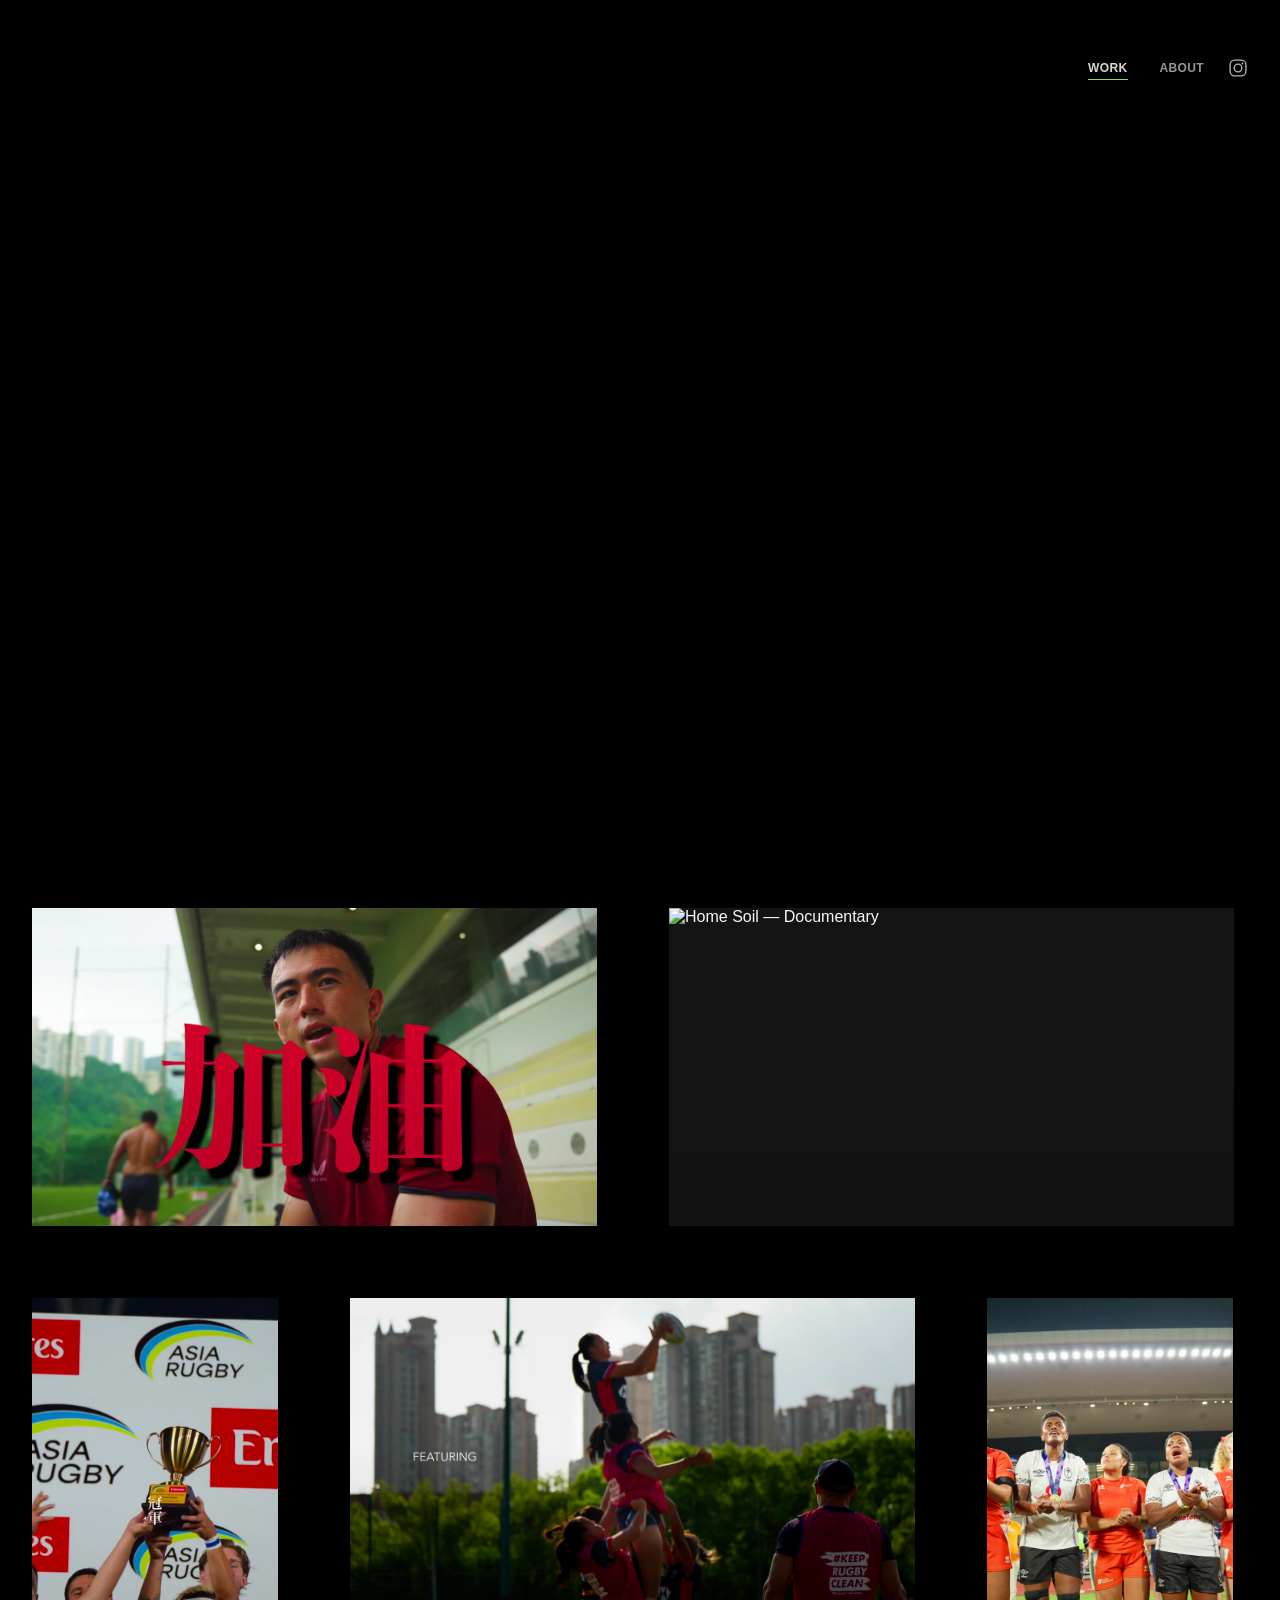
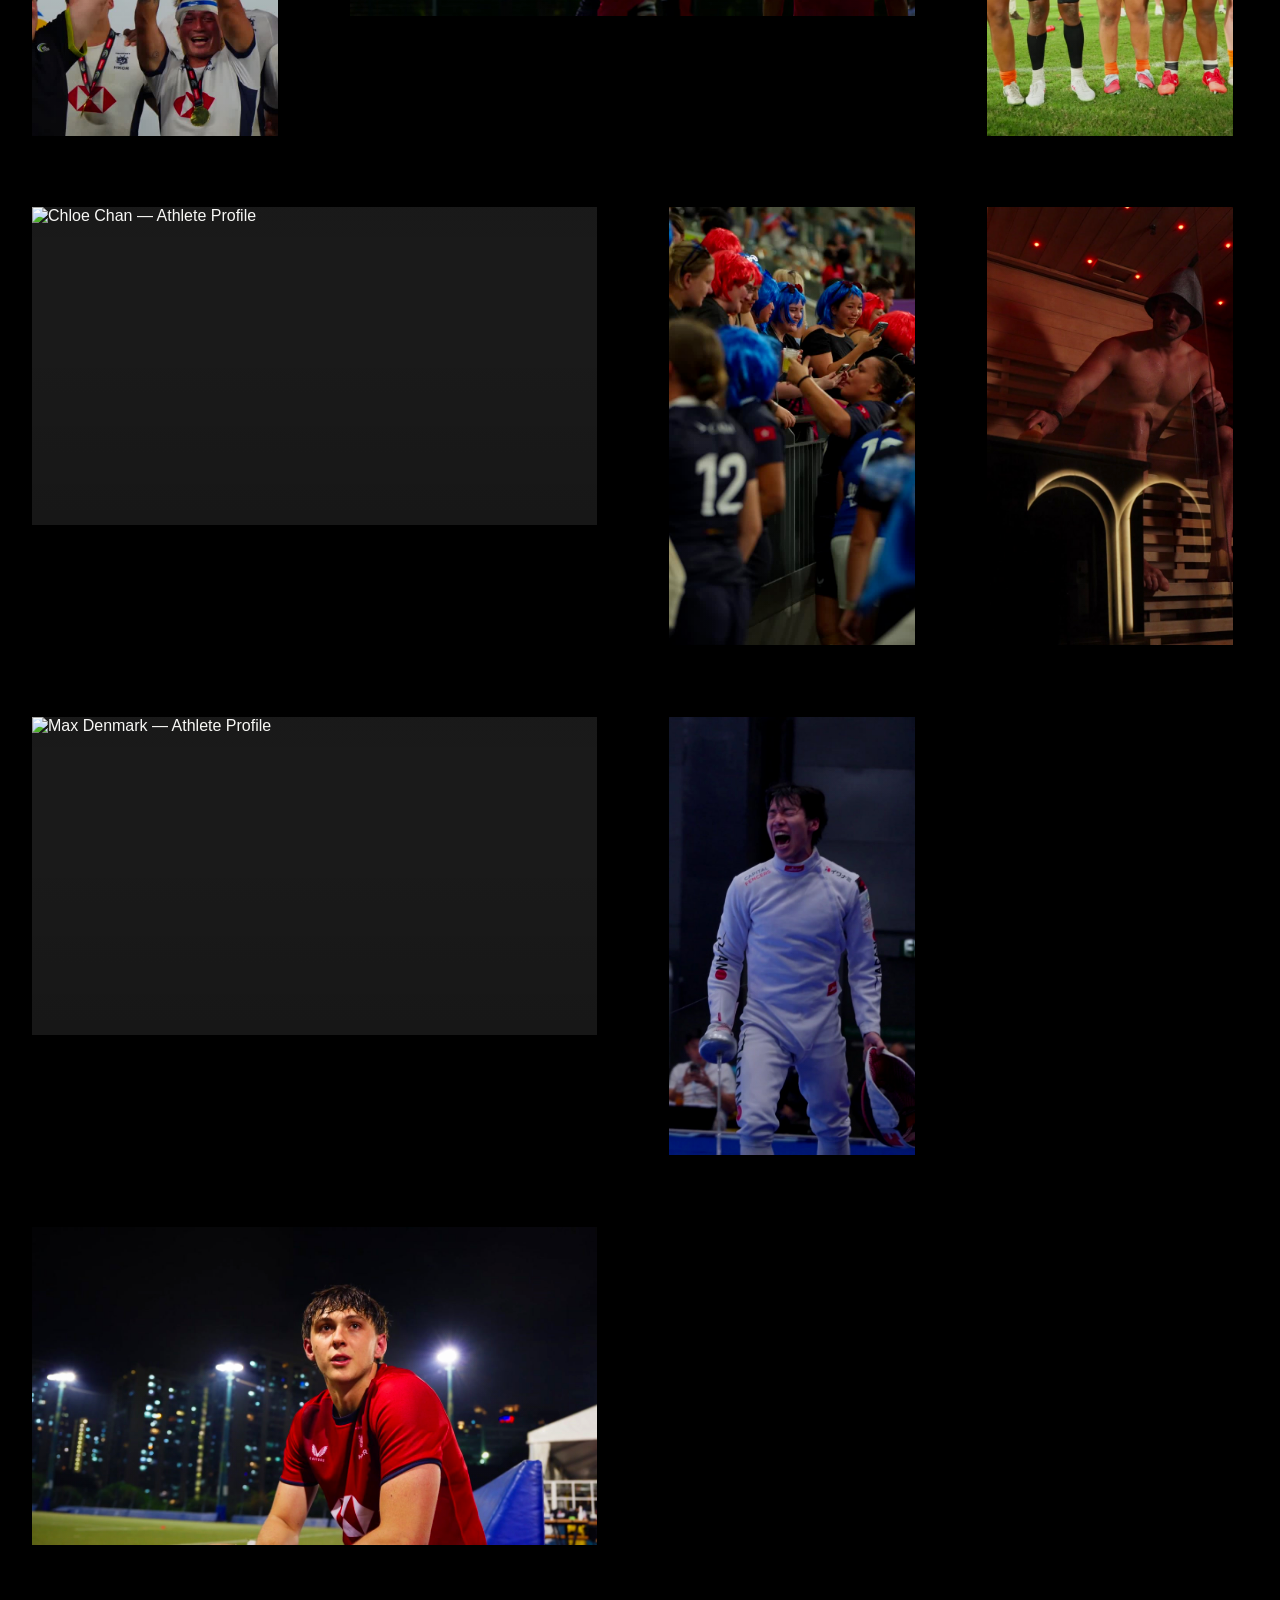
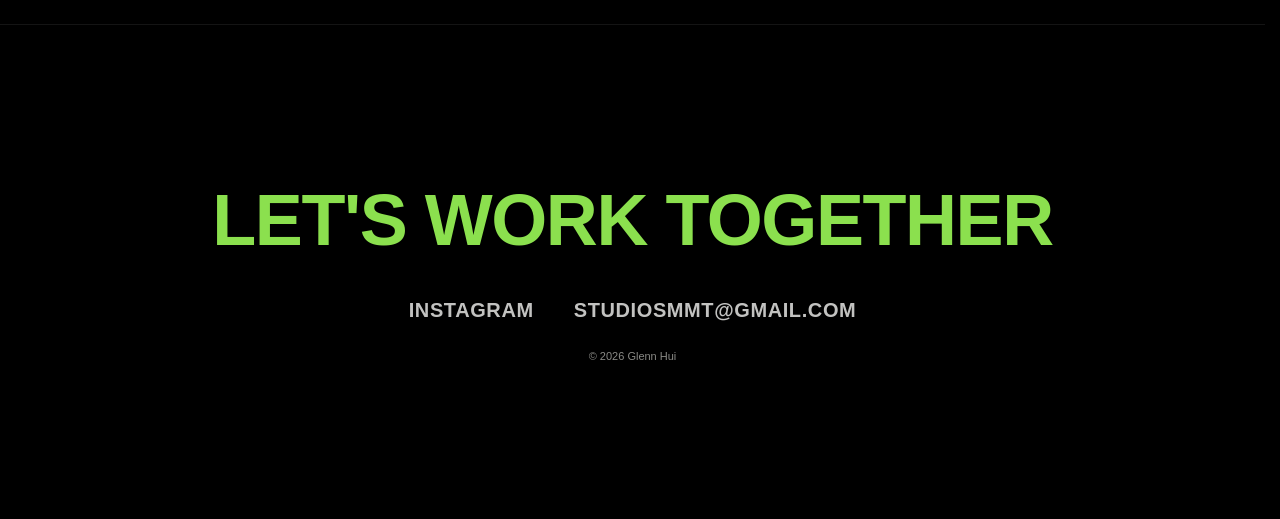
==== commit de0545c3: "Remove nav CONTACT link, drop HK from title, no more em dashes Footer Email/Instagram was already th" ====
--- a/index.html
+++ b/index.html
@@ -3,7 +3,7 @@
 <head>
   <meta charset="UTF-8" />
   <meta name="viewport" content="width=device-width, initial-scale=1.0" />
-  <title>Glenn Hui — Hong Kong Videographer | Rugby &amp; Sports Films</title>
+  <title>Glenn Hui | Videographer, Rugby &amp; Sports Films</title>
   <!-- Meta description + Open Graph/Twitter tags below are the core of
        the site's SEO/social-sharing setup — no analytics or tracking
        involved, this is just markup search engines and apps like
@@ -19,7 +19,7 @@
   />
   <link rel="canonical" href="https://glennhui.com/" />
   <meta property="og:type" content="website" />
-  <meta property="og:title" content="Glenn Hui — Hong Kong Videographer" />
+  <meta property="og:title" content="Glenn Hui | Videographer" />
   <meta
     property="og:description"
     content="Hong Kong-based videographer shooting and editing rugby, athlete profiles and documentary work."
@@ -29,7 +29,7 @@
   <meta property="og:image:width" content="1200" />
   <meta property="og:image:height" content="630" />
   <meta name="twitter:card" content="summary_large_image" />
-  <meta name="twitter:title" content="Glenn Hui — Hong Kong Videographer" />
+  <meta name="twitter:title" content="Glenn Hui | Videographer" />
   <meta
     name="twitter:description"
     content="Hong Kong-based videographer shooting and editing rugby, athlete profiles and documentary work."
@@ -157,7 +157,6 @@
           <a href="index.html" class="active" data-work-label>WORK</a>
           <a href="about.html">ABOUT</a>
         </div>
-        <a href="#" data-contact-link class="nav-contact">CONTACT</a>
         <a href="#" data-instagram-link target="_blank" rel="noopener" aria-label="Instagram" class="ig-link">
           <svg viewBox="0 0 24 24" width="20" height="20" fill="none" stroke="currentColor" stroke-width="1.6">
             <rect x="2.5" y="2.5" width="19" height="19" rx="5.5" />
@@ -177,7 +176,6 @@
     <div class="nav-menu" id="nav-menu">
       <a href="index.html" class="active" data-work-label>WORK</a>
       <a href="about.html">ABOUT</a>
-      <a href="#" data-contact-link>CONTACT</a>
       <a href="#" data-instagram-link target="_blank" rel="noopener">INSTAGRAM</a>
     </div>
   </nav>
@@ -189,7 +187,7 @@
          engine can read as "what is this page about." This gives the
          page an actual <h1> without changing how it looks. Keep this in
          sync with the <title>/description above if either changes. -->
-    <h1 class="sr-only">Glenn Hui — Hong Kong Videographer, Rugby &amp; Sports Films</h1>
+    <h1 class="sr-only">Glenn Hui, a videographer shooting rugby and sports films</h1>
     <!-- EXPERIMENTAL: the Spline scene itself now lives in the fixed
          .spline-bg layer at the top of <body>, not here — this is just
          a spacer reserving the same first screen's worth of space the
--- a/styles.css
+++ b/styles.css
@@ -284,28 +284,11 @@
   gap: 24px;
 }
 
-/* Balances WORK/ABOUT on the left — without it, the right side was
-   carrying only the small Instagram icon, which left the bar reading
-   lopsided (two labelled links on one side, one lone icon on the
-   other) and left a contact point for Glenn's work missing from the
-   nav entirely, buried in the About page and footer instead. Same
-   type treatment as .nav-links a, just without that one's
-   active-page underline — this isn't a page, it's an action. */
-.nav-contact {
-  font-family: var(--font-display);
-  font-size: 12px;
-  font-weight: 600;
-  letter-spacing: 0.03em;
-  color: var(--nav-fg);
-  opacity: 0.7;
-  transition: opacity 0.2s ease;
-}
-
-@media (hover: hover) and (pointer: fine) {
-  .nav-contact:hover {
-    opacity: 1;
-  }
-}
+/* The nav's CONTACT link (.nav-contact) was removed — the footer's
+   Email/Instagram buttons are the one "get in touch" moment on the
+   site now, and having it twice (nav + footer) felt redundant. This
+   rule block used to style that link; left as a comment rather than
+   silently gone in case a future edit wants it back. */
 
 .ig-link {
   display: inline-flex;
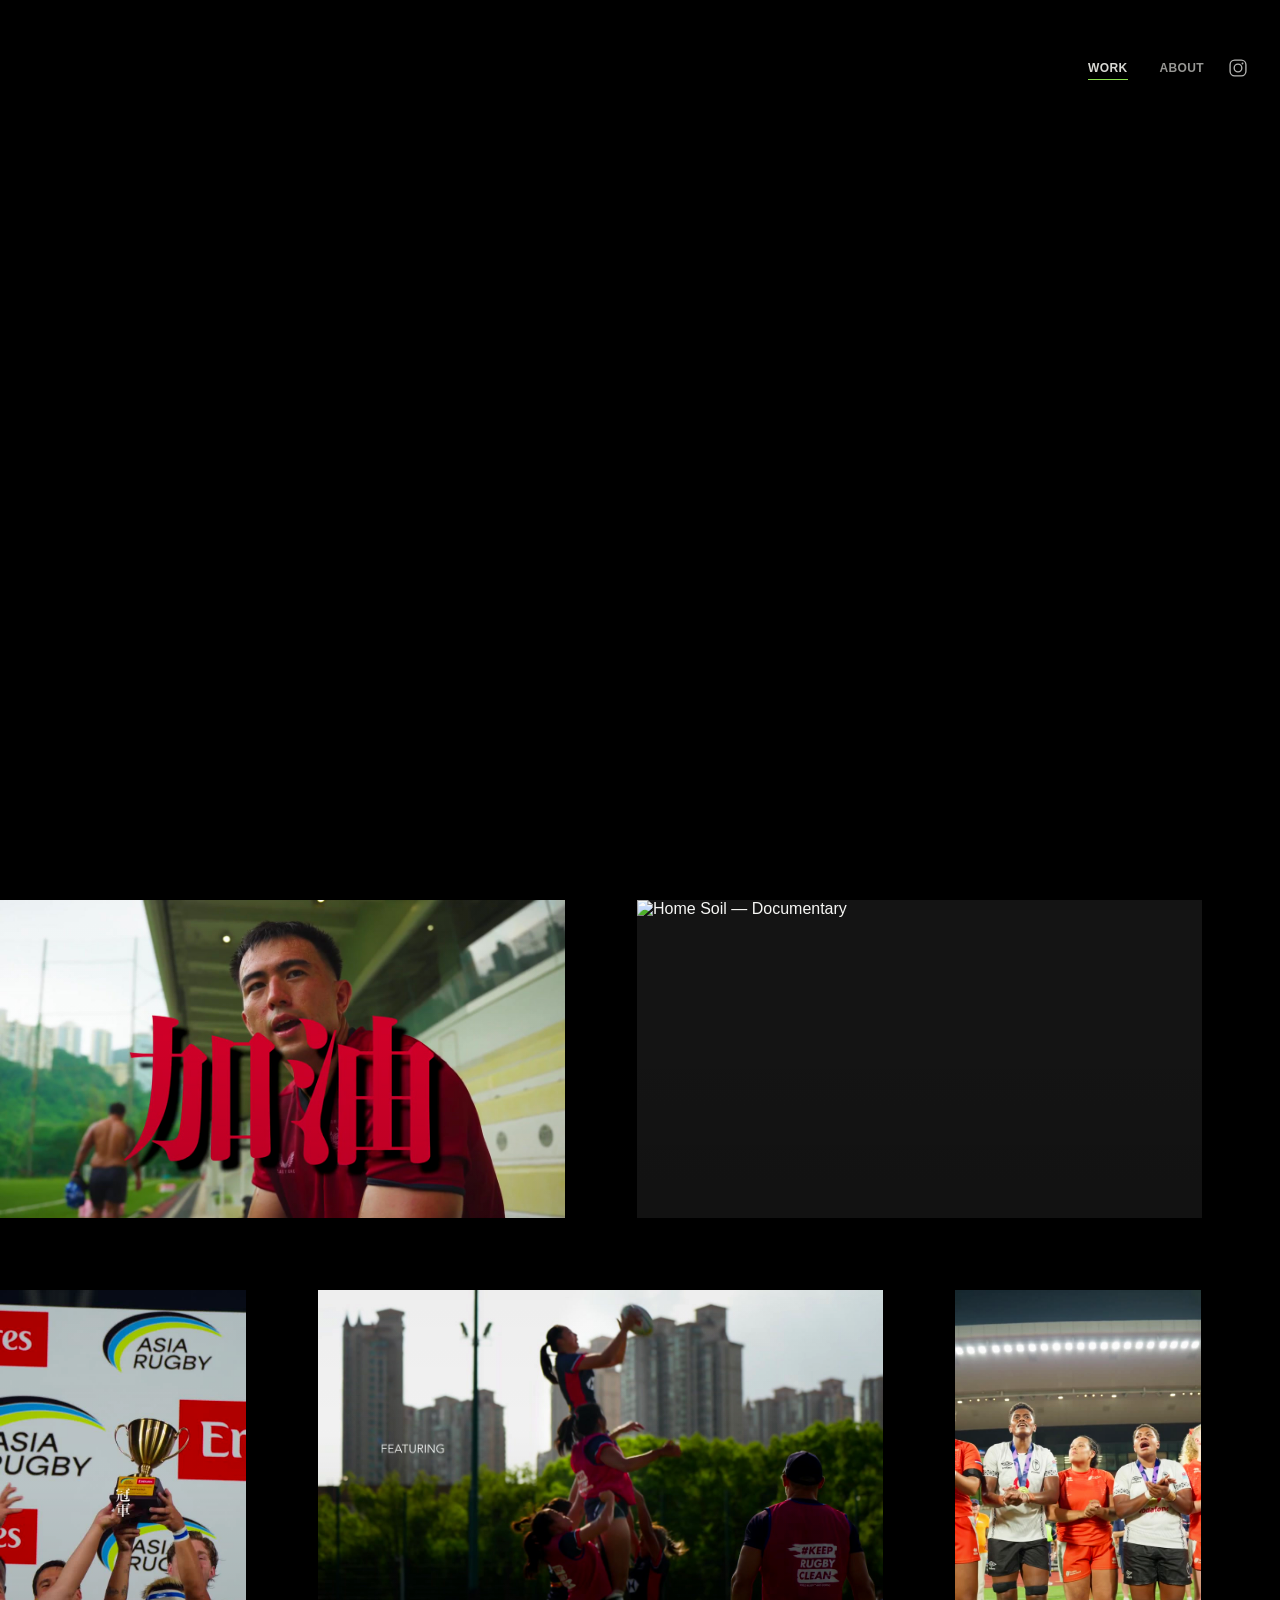
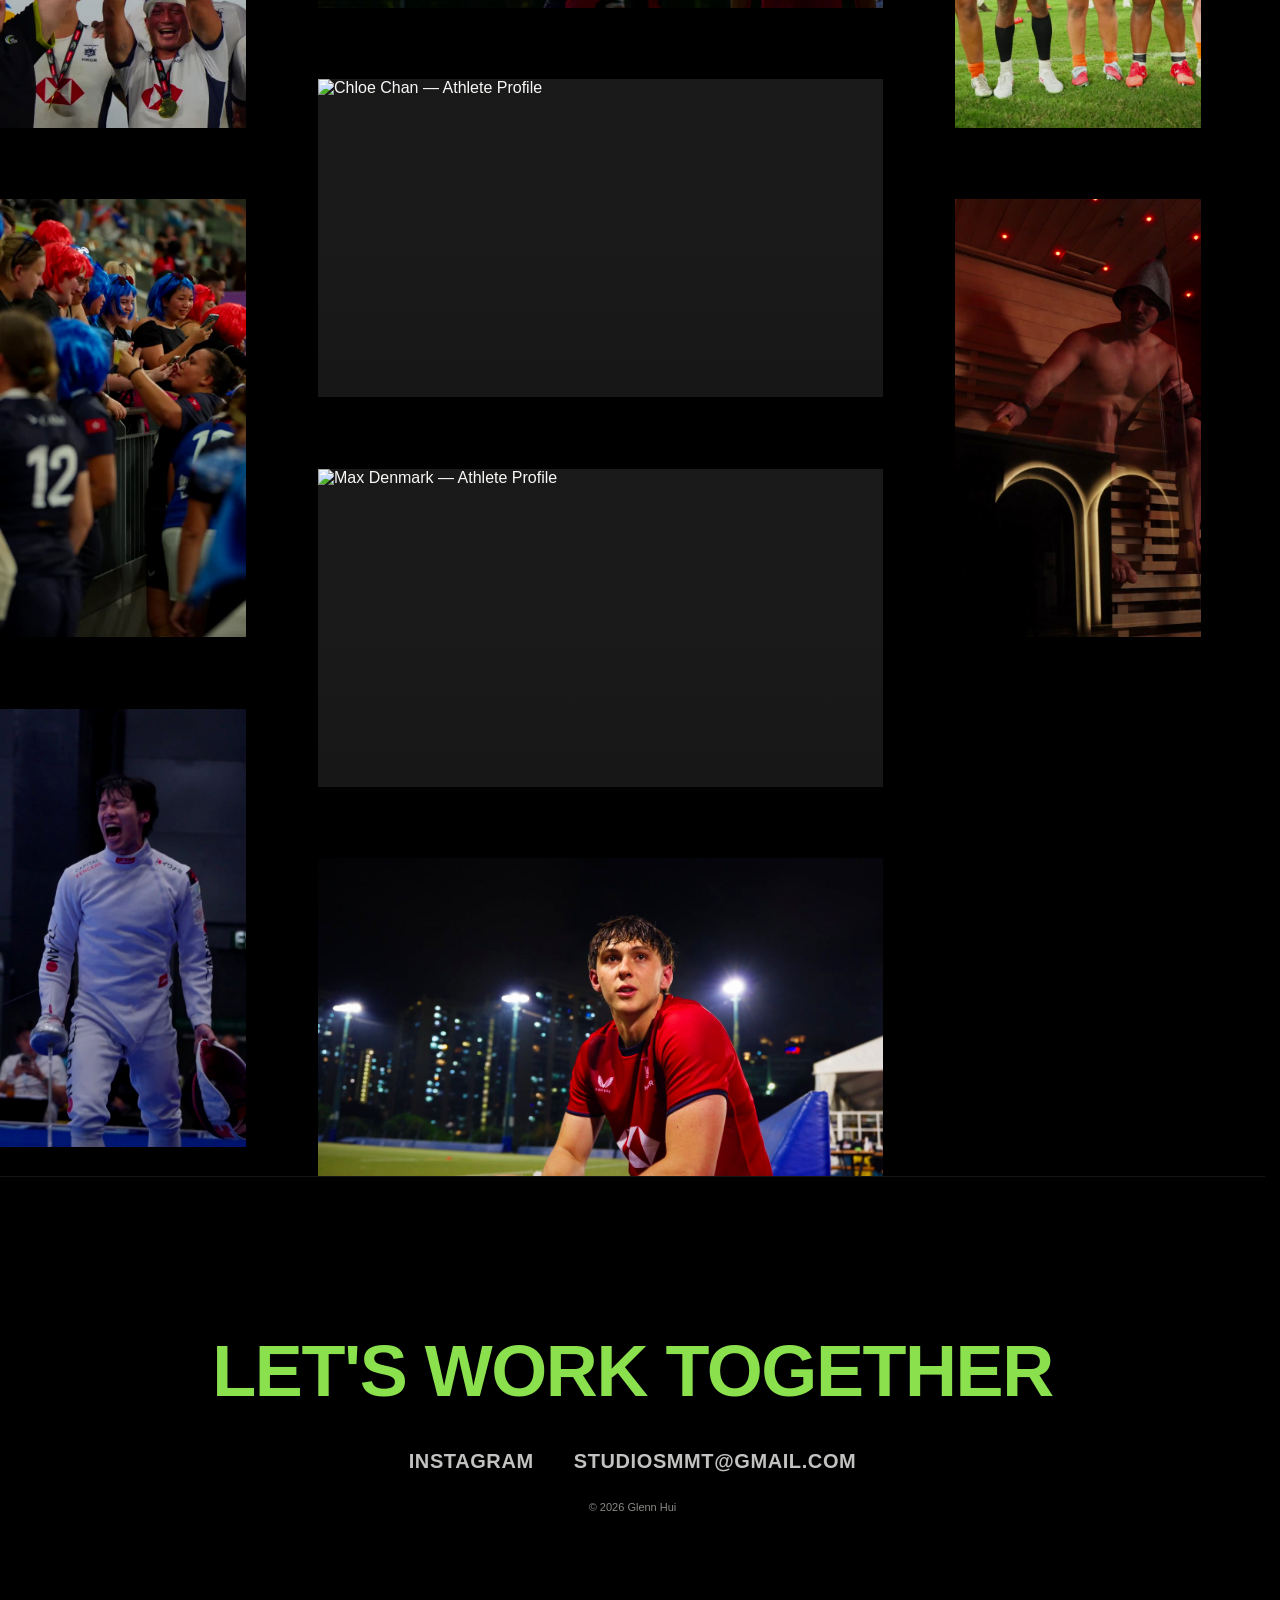
==== commit b6cb8471: "Balance the grid without cropping, fade hero to black on scroll The old CSS grid used grid-auto-flow" ====
--- a/index.html
+++ b/index.html
@@ -3,26 +3,29 @@
 <head>
   <meta charset="UTF-8" />
   <meta name="viewport" content="width=device-width, initial-scale=1.0" />
-  <title>Glenn Hui | Videographer, Rugby &amp; Sports Films</title>
+  <title>Glenn Hui | Videographer</title>
   <!-- Meta description + Open Graph/Twitter tags below are the core of
        the site's SEO/social-sharing setup — no analytics or tracking
        involved, this is just markup search engines and apps like
        Instagram/iMessage read to show a title, blurb and preview image
-       when the link is shared or indexed. If Glenn's focus shifts (less
-       rugby, more of something else) update the description and
+       when the link is shared or indexed. Deliberately kept broad
+       (videographer/editor, not a list of specific genres like "rugby
+       and sports films") so this doesn't box Glenn into one category —
+       the work itself, via works-data.js, is what actually shows the
+       range. If this wording changes, update description and
        og:description together so they keep matching — search engines
        penalize a description that doesn't match the page. Keep it under
        ~160 characters; that's roughly where Google truncates it. -->
   <meta
     name="description"
-    content="Glenn Hui is a Hong Kong-based videographer shooting and editing rugby, athlete profiles and documentary work, including Hong Kong China Rugby and World Rugby."
+    content="Glenn Hui is a Hong Kong-based videographer and editor behind @mmt_studios, creating video content across sport, documentary and brand work."
   />
   <link rel="canonical" href="https://glennhui.com/" />
   <meta property="og:type" content="website" />
   <meta property="og:title" content="Glenn Hui | Videographer" />
   <meta
     property="og:description"
-    content="Hong Kong-based videographer shooting and editing rugby, athlete profiles and documentary work."
+    content="Hong Kong-based videographer and editor, creating video content across sport, documentary and brand work."
   />
   <meta property="og:url" content="https://glennhui.com/" />
   <meta property="og:image" content="https://glennhui.com/og-image.jpg" />
@@ -32,7 +35,7 @@
   <meta name="twitter:title" content="Glenn Hui | Videographer" />
   <meta
     name="twitter:description"
-    content="Hong Kong-based videographer shooting and editing rugby, athlete profiles and documentary work."
+    content="Hong Kong-based videographer and editor, creating video content across sport, documentary and brand work."
   />
   <meta name="twitter:image" content="https://glennhui.com/og-image.jpg" />
   <!-- JSON-LD structured data — tells search engines (plain markup, no
@@ -109,6 +112,11 @@
        above it (see .spline-bg in styles.css). -->
   <div class="spline-bg" aria-hidden="true">
     <spline-viewer></spline-viewer>
+    <!-- Fades to solid black as the page scrolls (see the scroll
+         listener in script.js) — sits as this box's own child, not a
+         separate layer, so it always exactly covers the scene under it
+         with no extra z-index bookkeeping. -->
+    <div class="spline-fade"></div>
   </div>
   <!-- Two separate Spline scenes, not one scene reshaped by CSS — a
        single 3D camera can't frame both a wide desktop window and a
@@ -187,7 +195,7 @@
          engine can read as "what is this page about." This gives the
          page an actual <h1> without changing how it looks. Keep this in
          sync with the <title>/description above if either changes. -->
-    <h1 class="sr-only">Glenn Hui, a videographer shooting rugby and sports films</h1>
+    <h1 class="sr-only">Glenn Hui, a Hong Kong-based videographer and editor</h1>
     <!-- EXPERIMENTAL: the Spline scene itself now lives in the fixed
          .spline-bg layer at the top of <body>, not here — this is just
          a spacer reserving the same first screen's worth of space the
--- a/styles.css
+++ b/styles.css
@@ -25,10 +25,6 @@
      much brighter. */
   --accent: #8be04e;
   --accent-text: #8be04e;
-  /* A bit more breathing room than the original 14px — part of loosening
-     the grid's feel (see .tile's border-radius below) rather than
-     everything butted up edge to edge. */
-  --tile-gap: 48px;
   /* Taller than a typical nav bar on purpose — it has to hold the
      animated name (opener.js), which needs real room to be legible. */
   --nav-height: 136px;
@@ -494,6 +490,18 @@
   height: 100%;
 }
 
+/* Starts fully transparent — script.js drives this element's opacity
+   directly as the page scrolls, ramping it to fully opaque black over
+   about one viewport height, so the scene reads as sinking into
+   darkness rather than just vanishing, and is already solid black by
+   the time the WORK grid's first tiles arrive. */
+.spline-fade {
+  position: absolute;
+  inset: 0;
+  background: #000;
+  opacity: 0;
+}
+
 /* No more mobile-specific sizing hacks here. Three rounds of CSS-only
    guesses (squeezing the box into 16:9, widening it past the
    viewport, a gentler aspect-ratio) never reliably fixed the mobile
@@ -596,55 +604,66 @@
   }
 }
 
+/* A real CSS grid with grid-auto-flow: dense used to lay this out, but
+   "dense" just drops each tile into the next slot it fits — it never
+   looks ahead to balance things, so a tall portrait tile next to a
+   short landscape one left jagged, uneven rows. layoutWorkGrid() in
+   script.js replaces that with a JS masonry pass instead: every tile
+   still renders at its own true aspect ratio (nothing gets cropped —
+   checked the actual clips, the aspect-ratio boxes already match their
+   real dimensions exactly), but the layout picks whichever column (or
+   pair of columns, for a landscape tile) is currently shortest for each
+   tile in turn, so the columns stay close to even instead of drifting
+   apart. --grid-columns and --grid-gap are this container's only job
+   now — layoutWorkGrid() reads them straight from computed style, so
+   every breakpoint's numbers still live here in one place, same as the
+   old grid-template-columns/gap did. */
 .work-section-grid {
   max-width: 1600px;
   margin: 0 auto;
-  display: grid;
-  grid-template-columns: repeat(4, 1fr);
-  grid-auto-flow: dense;
-  /* Real, substantial room between tiles — not a positional trick,
-     actual layout space, which also means a taller page overall
-     ("space out the videos more... like a genuine further down the
-     page"). */
-  gap: var(--tile-gap);
+  position: relative;
+  --grid-columns: 4;
+  --grid-gap: 48px;
   padding: 8px 32px 64px;
 }
 
 @media (min-width: 720px) {
   .work-section-grid {
-    gap: 56px;
+    --grid-gap: 56px;
     padding: 8px 32px 72px;
   }
 }
 
 @media (min-width: 1240px) {
   .work-section-grid {
-    gap: 72px;
+    --grid-gap: 72px;
     padding: 8px 32px 80px;
   }
 }
 
 @media (max-width: 1100px) {
   .work-section-grid {
-    grid-template-columns: repeat(2, 1fr);
+    --grid-columns: 2;
   }
 }
 
 @media (max-width: 560px) {
   .work-section-grid {
-    grid-template-columns: 1fr;
-    gap: 28px;
+    --grid-columns: 1;
+    --grid-gap: 28px;
     padding: 8px 16px 48px;
   }
 }
 
 .tile {
-  position: relative;
-  grid-column: span 1;
+  /* Positioned by layoutWorkGrid() in script.js (left/top/width as
+     inline styles) rather than by grid-column — aspect-ratio below is
+     what turns that JS-set width into the right height automatically. */
+  position: absolute;
   aspect-ratio: 9 / 16;
   /* Back to sharp corners — the rounded version didn't land. The looser
-     --tile-gap above (from the same round) stays; just the corners
-     reverted. */
+     --grid-gap on .work-section-grid above (from the same round) stays;
+     just the corners reverted. */
   border-radius: 0;
   overflow: hidden;
   cursor: pointer;
@@ -663,7 +682,6 @@
 }
 
 .tile[data-orientation="landscape"] {
-  grid-column: span 2;
   aspect-ratio: 16 / 9;
 }
 
@@ -676,13 +694,6 @@
      be visible (3:1+), same reasoning as the text uses above. */
   outline: 2px solid var(--accent-text);
   outline-offset: 2px;
-}
-
-@media (max-width: 560px) {
-  .tile,
-  .tile[data-orientation="landscape"] {
-    grid-column: span 1;
-  }
 }
 
 @keyframes fadeUp {
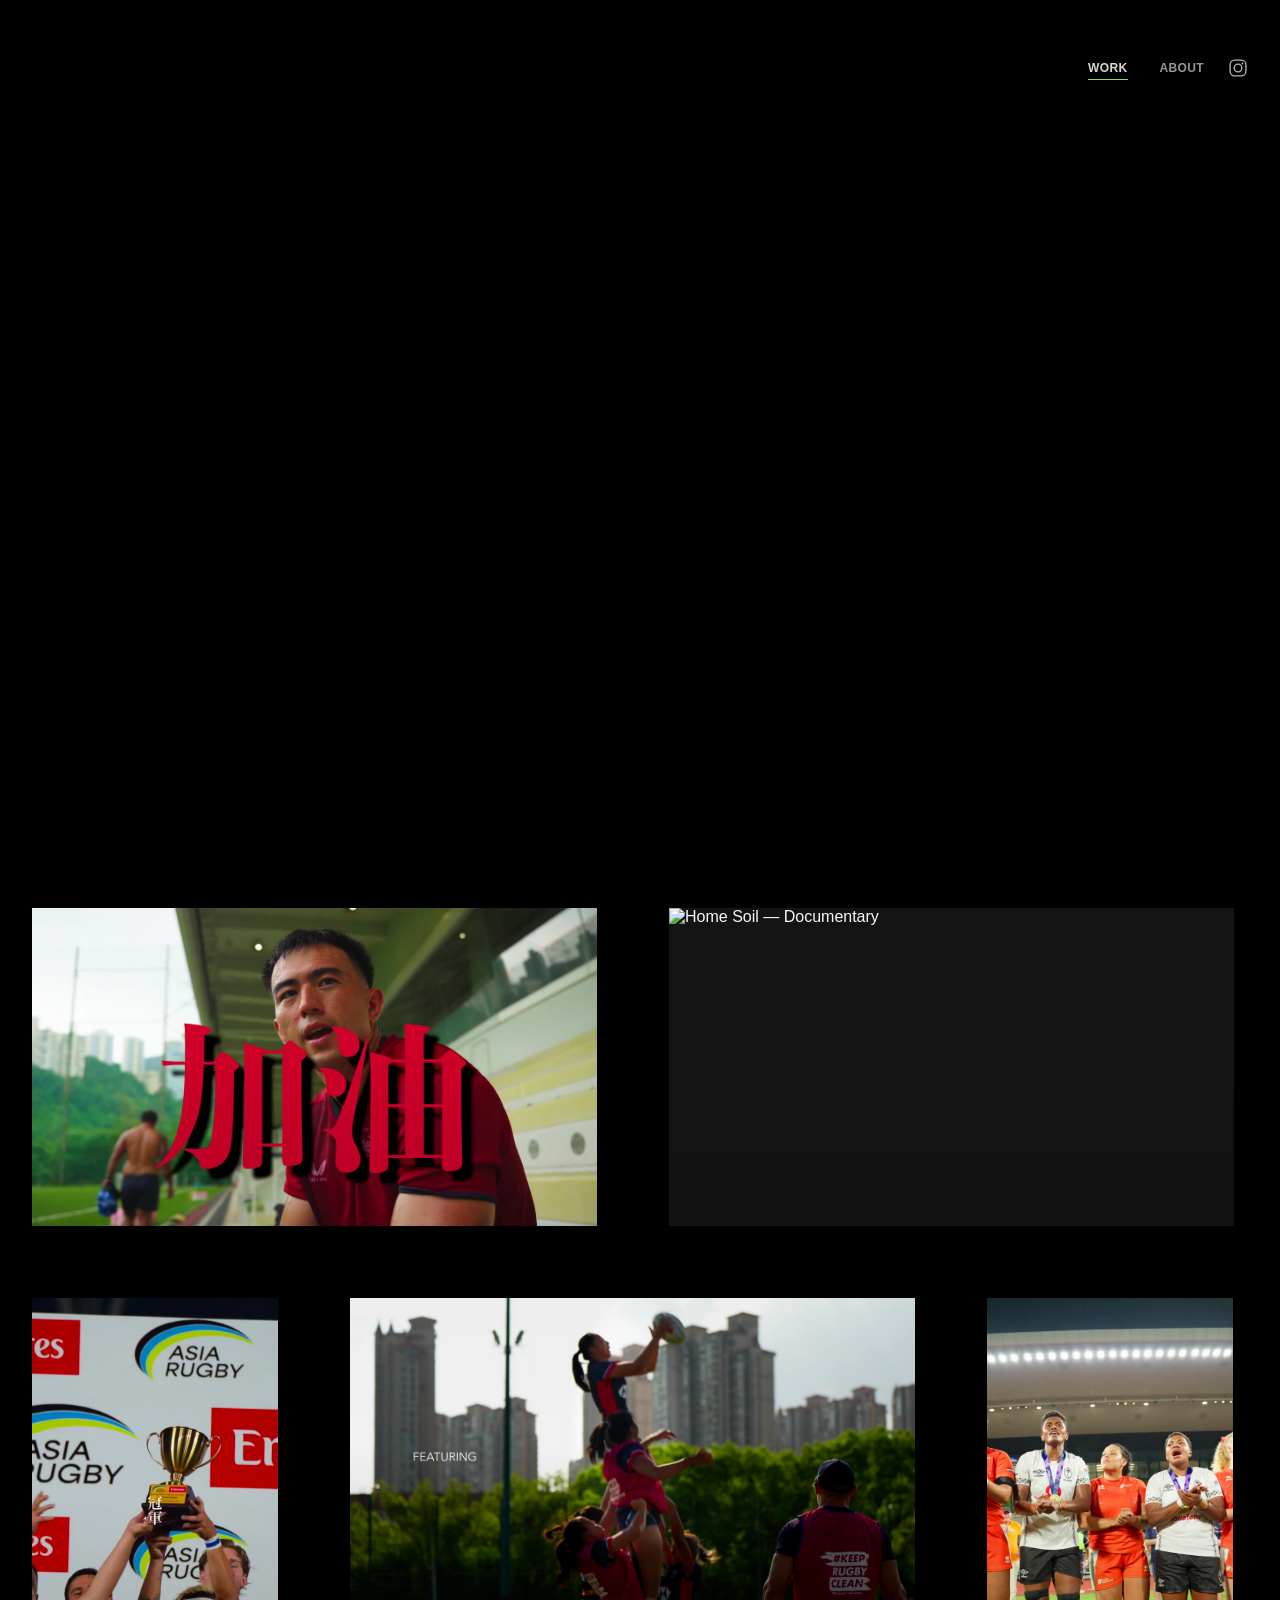
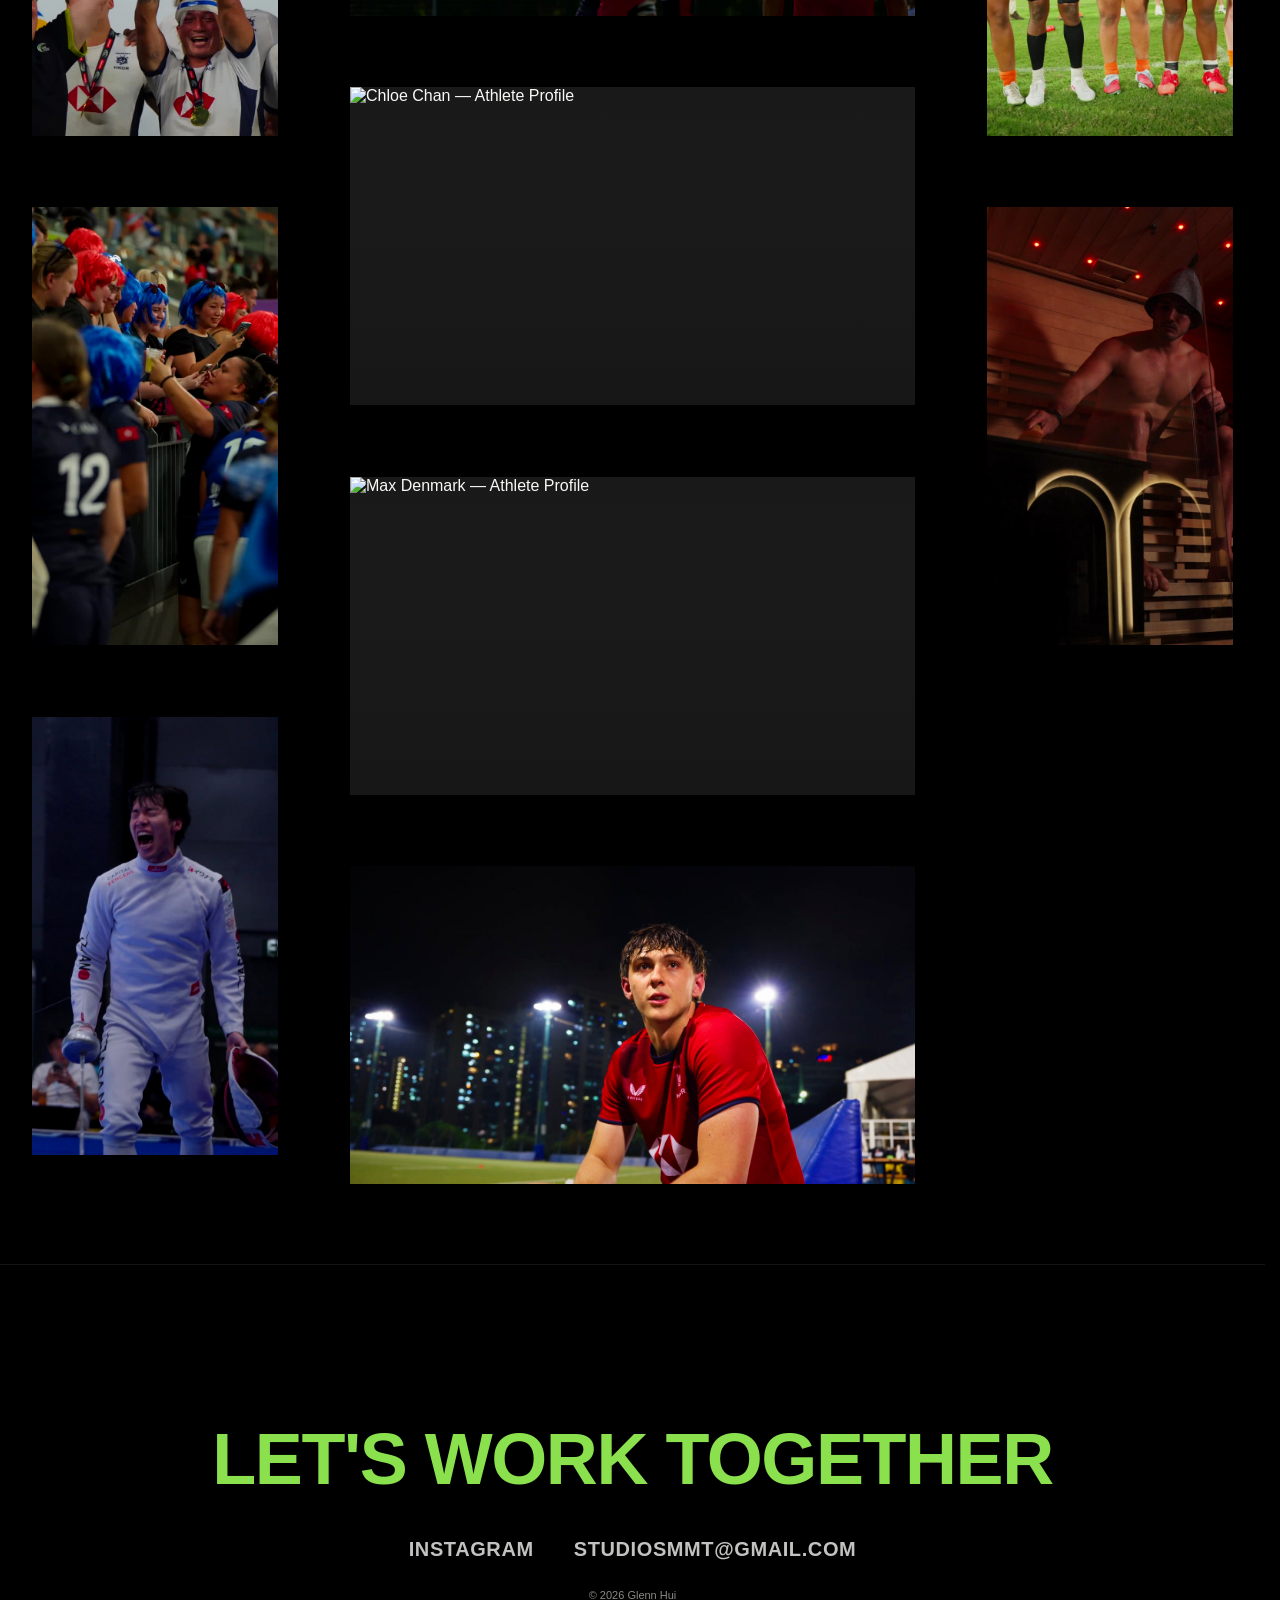
==== commit e02b11d7: "Add self-serve admin page (Sveltia CMS) and migrate video list to works.json" ====
--- a/index.html
+++ b/index.html
@@ -11,7 +11,7 @@
        when the link is shared or indexed. Deliberately kept broad
        (videographer/editor, not a list of specific genres like "rugby
        and sports films") so this doesn't box Glenn into one category —
-       the work itself, via works-data.js, is what actually shows the
+       the work itself, via works.json, is what actually shows the
        range. If this wording changes, update description and
        og:description together so they keep matching — search engines
        penalize a description that doesn't match the page. Keep it under
@@ -162,8 +162,8 @@
     <div class="nav-inner">
       <div class="nav-right">
         <div class="nav-links">
-          <a href="index.html" class="active" data-work-label>WORK</a>
-          <a href="about.html">ABOUT</a>
+          <a href="/" class="active" data-work-label>WORK</a>
+          <a href="/about">ABOUT</a>
         </div>
         <a href="#" data-instagram-link target="_blank" rel="noopener" aria-label="Instagram" class="ig-link">
           <svg viewBox="0 0 24 24" width="20" height="20" fill="none" stroke="currentColor" stroke-width="1.6">
@@ -182,8 +182,8 @@
       </button>
     </div>
     <div class="nav-menu" id="nav-menu">
-      <a href="index.html" class="active" data-work-label>WORK</a>
-      <a href="about.html">ABOUT</a>
+      <a href="/" class="active" data-work-label>WORK</a>
+      <a href="/about">ABOUT</a>
       <a href="#" data-instagram-link target="_blank" rel="noopener">INSTAGRAM</a>
     </div>
   </nav>
@@ -216,11 +216,11 @@
     </section>
     -->
 
-    <!-- A single, unorganized grid of every piece in works-data.js,
+    <!-- A single, unorganized grid of every piece in works.json,
          built by buildWorkGrid() in script.js — deliberately flat, not
          split into categories or a highlighted piece, so Glenn can just
-         add a new entry to works-data.js and it shows up with no extra
-         decision to make about where it belongs or how it's framed.
+         add a new entry through the /admin page and it shows up with no
+         extra decision to make about where it belongs or how it's framed.
          id="work" is what the hero's "See the work" button scrolls to. -->
     <div id="work">
       <div id="work-sections"></div>
@@ -247,7 +247,6 @@
   </footer>
 
   <script src="config.js"></script>
-  <script src="works-data.js"></script>
   <script src="https://cdnjs.cloudflare.com/ajax/libs/p5.js/1.7.0/p5.min.js" defer></script>
   <script src="opener.js" defer></script>
   <script src="script.js"></script>
--- a/styles.css
+++ b/styles.css
@@ -1,6 +1,7 @@
 /* ============================================================
    Styling only — no content lives in this file.
-   To change text, edit config.js and works-data.js instead.
+   To change text, edit config.js, or add/edit videos through the
+   /admin page — see works.json's own note for details.
    ============================================================ */
 
 :root {
@@ -122,15 +123,28 @@
 
 html {
   scroll-behavior: smooth;
-  /* Always reserves room for a vertical scrollbar, whether or not the
-     current page actually needs one. Without this, a short page (About,
-     mainly — see the body comment below) sits a few pixels wider than a
-     tall one (WORK's grid, which almost always scrolls) on any browser
-     where the scrollbar actually takes up width (most of Windows; some
-     Mac setups). Since the nav is centered within a max-width column at
-     wide viewports, that width difference shifted the whole nav — logo
-     included — sideways by a few pixels between the two pages. */
-  scrollbar-gutter: stable;
+}
+
+/* Reserves room for a vertical scrollbar, whether or not the current
+   page actually needs one, but only where a classic scrollbar can
+   actually take up layout width in the first place — a mouse-driven
+   setup (most of Windows; some Mac setups), gated by (hover: hover)
+   and (pointer: fine). Without this, a short page (About, mainly —
+   see the body comment below) sits a few pixels wider than a tall one
+   (WORK's grid, which almost always scrolls), and since the nav is
+   centered within a max-width column at wide viewports, that width
+   difference shifted the whole nav — logo included — sideways by a
+   few pixels between the two pages.
+   Touch devices (phones, tablets) report (pointer: coarse) and always
+   use overlay scrollbars that never take layout space, so applying
+   this there bought nothing and just reserved dead space on one side
+   of the viewport — the WORK grid's tiles sat flush to the left edge
+   with a gap only on the right, instead of centered, which is what
+   made the whole page look off-center on mobile. */
+@media (hover: hover) and (pointer: fine) {
+  html {
+    scrollbar-gutter: stable;
+  }
 }
 
 body {
@@ -575,8 +589,9 @@
 
 /* A single, unorganized grid of every piece — deliberately flat, not
    split into categories or a highlighted piece, so Glenn can add a new
-   block to works-data.js whenever he likes without having to decide
-   which group it belongs in or whether it deserves special billing. */
+   project through the /admin page whenever he likes without having to
+   decide which group it belongs in or whether it deserves special
+   billing. */
 /* Deliberately NOT given a background of its own — #work used to be
    opaque so it would fully cover the fixed .spline-bg scene as it
    scrolled up over it, but that was exactly backwards from what was
@@ -1214,15 +1229,6 @@
   line-height: 2;
 }
 
-/* The role line ("Videographer, behind the lens of...") shares the
-   .about-meta class above with the email/Instagram line below it, but
-   needed its own font-size here to actually match the bio paragraph
-   above it (.about-bio, 15px). Scoped to the id, not .about-meta
-   itself, so the contact links keep their own smaller 13px. */
-#about-role {
-  font-size: 15px;
-}
-
 .about-meta a {
   /* The underline is the only thing marking these out as links now —
      same font and color as the rest of the page, just like the plain
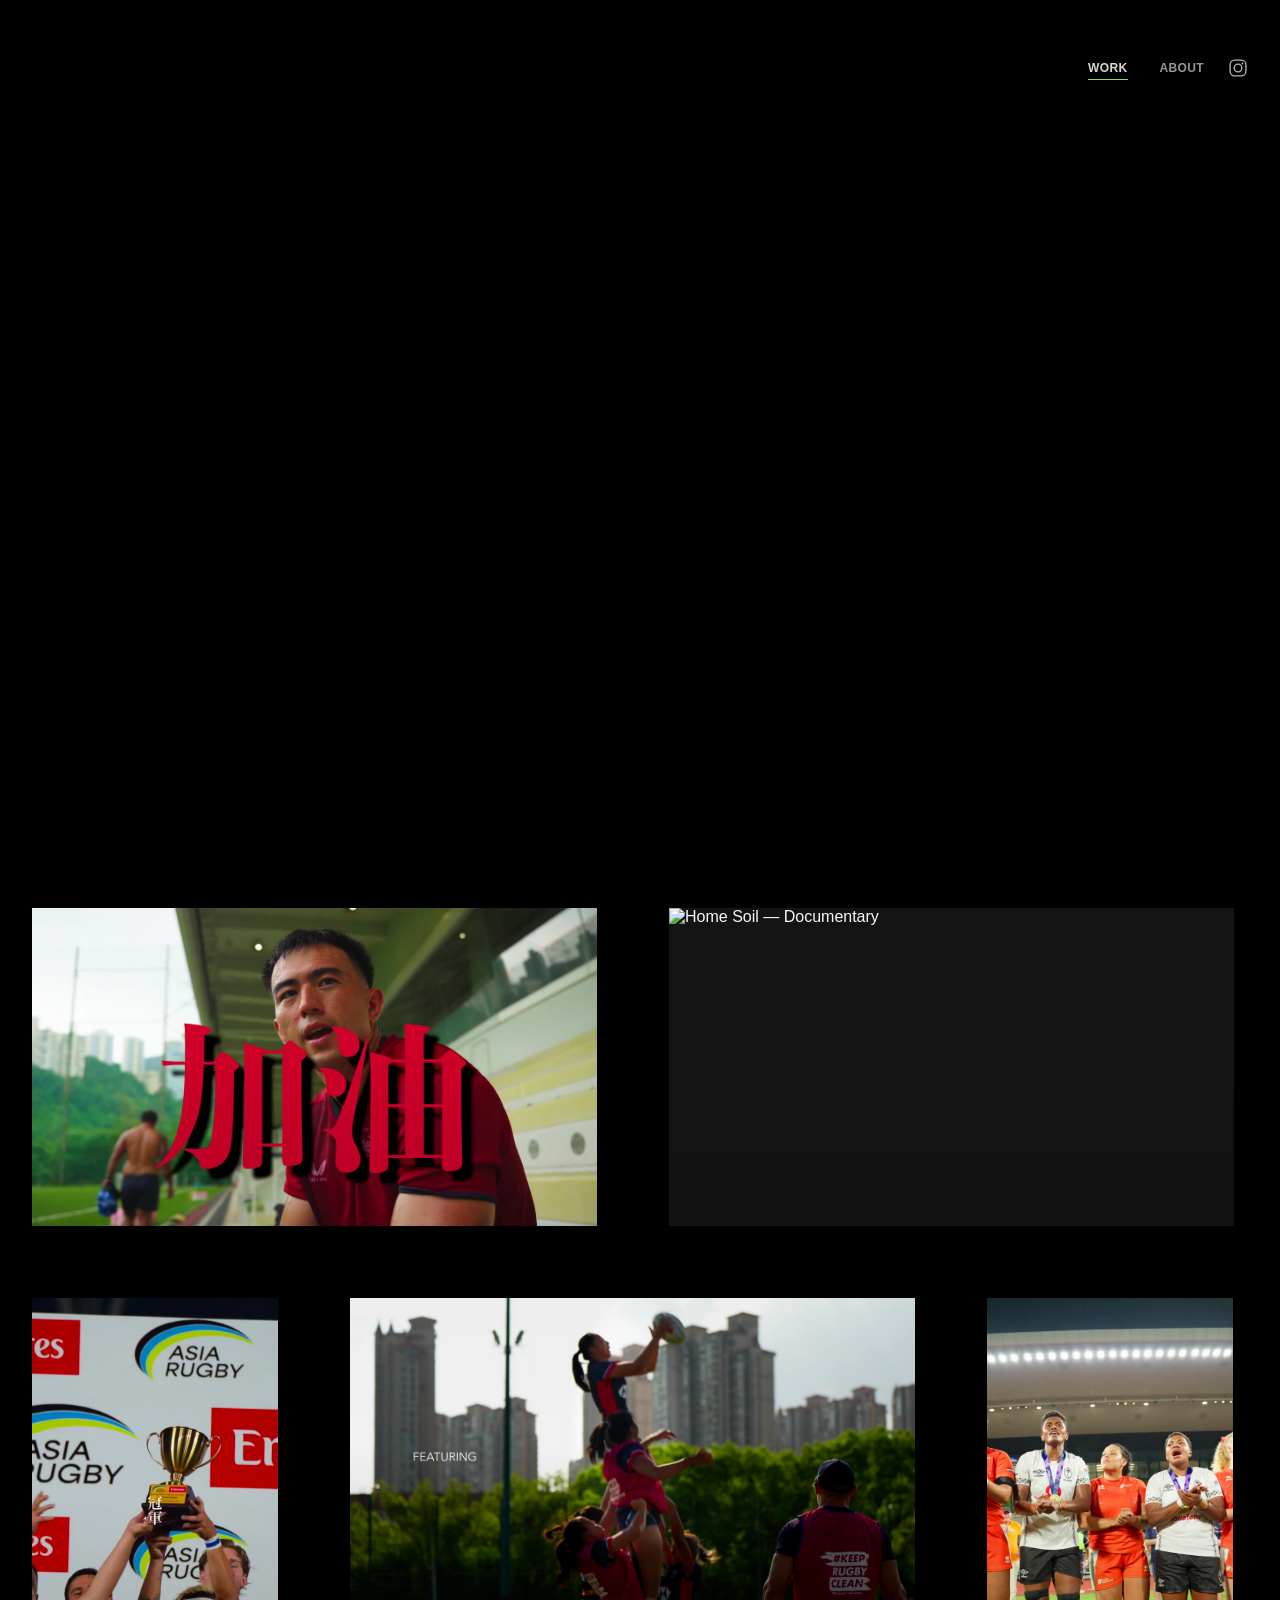
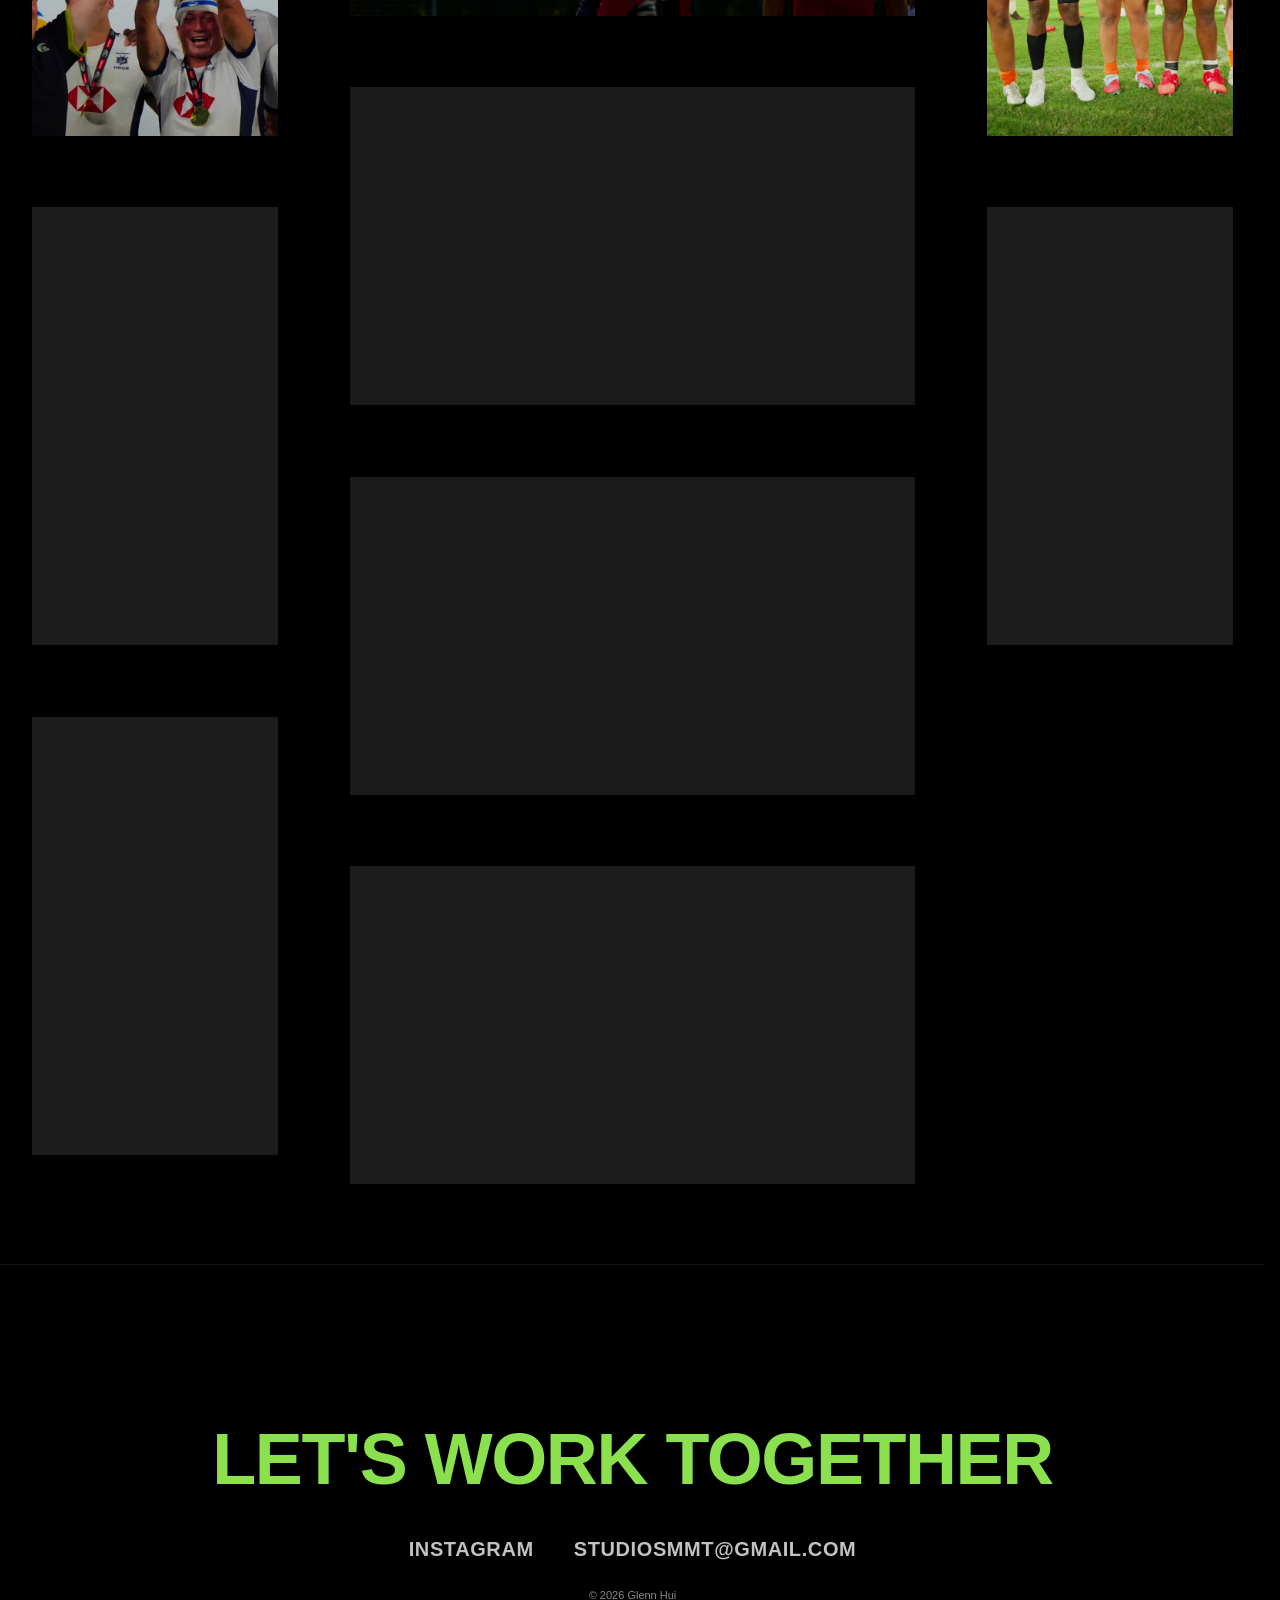
==== commit 3dcda166: "Make site text (name, bio, contact, footer) editable via admin page" ====
--- a/index.html
+++ b/index.html
@@ -246,7 +246,6 @@
     </div>
   </footer>
 
-  <script src="config.js"></script>
   <script src="https://cdnjs.cloudflare.com/ajax/libs/p5.js/1.7.0/p5.min.js" defer></script>
   <script src="opener.js" defer></script>
   <script src="script.js"></script>
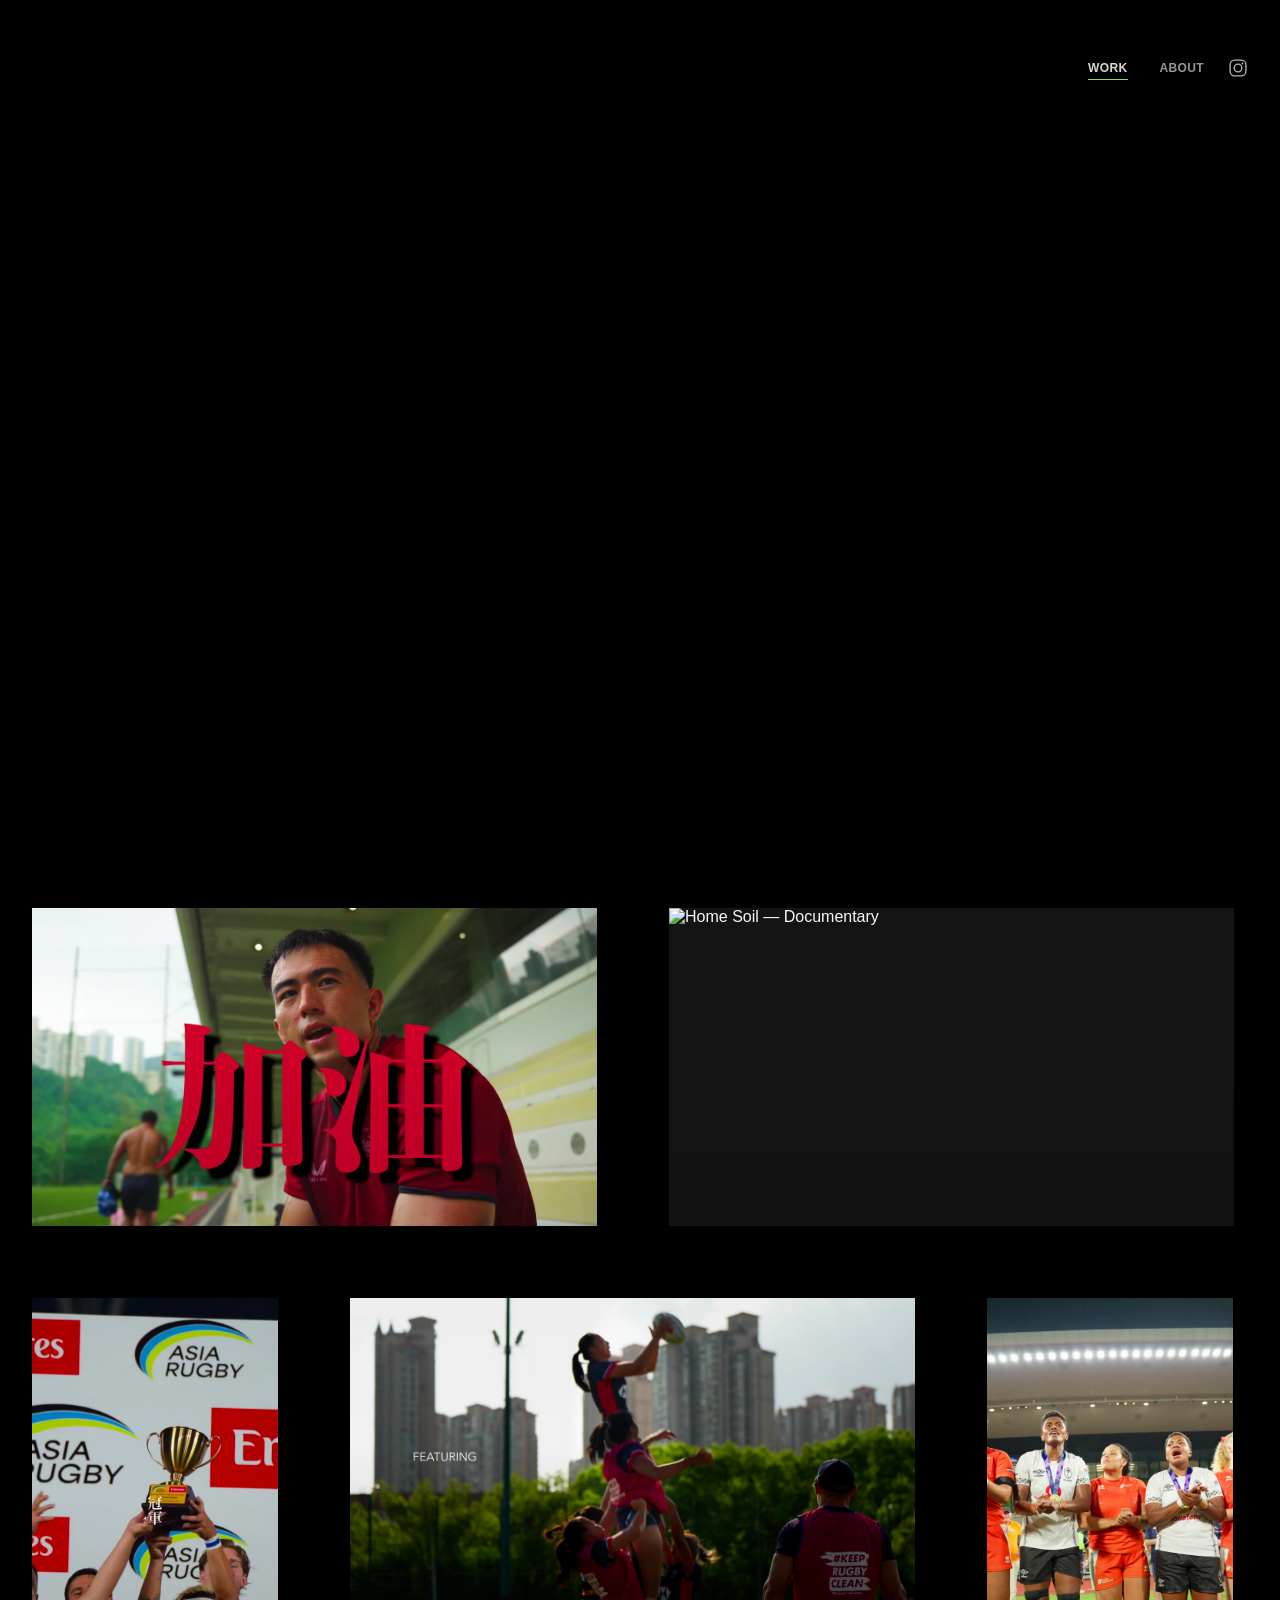
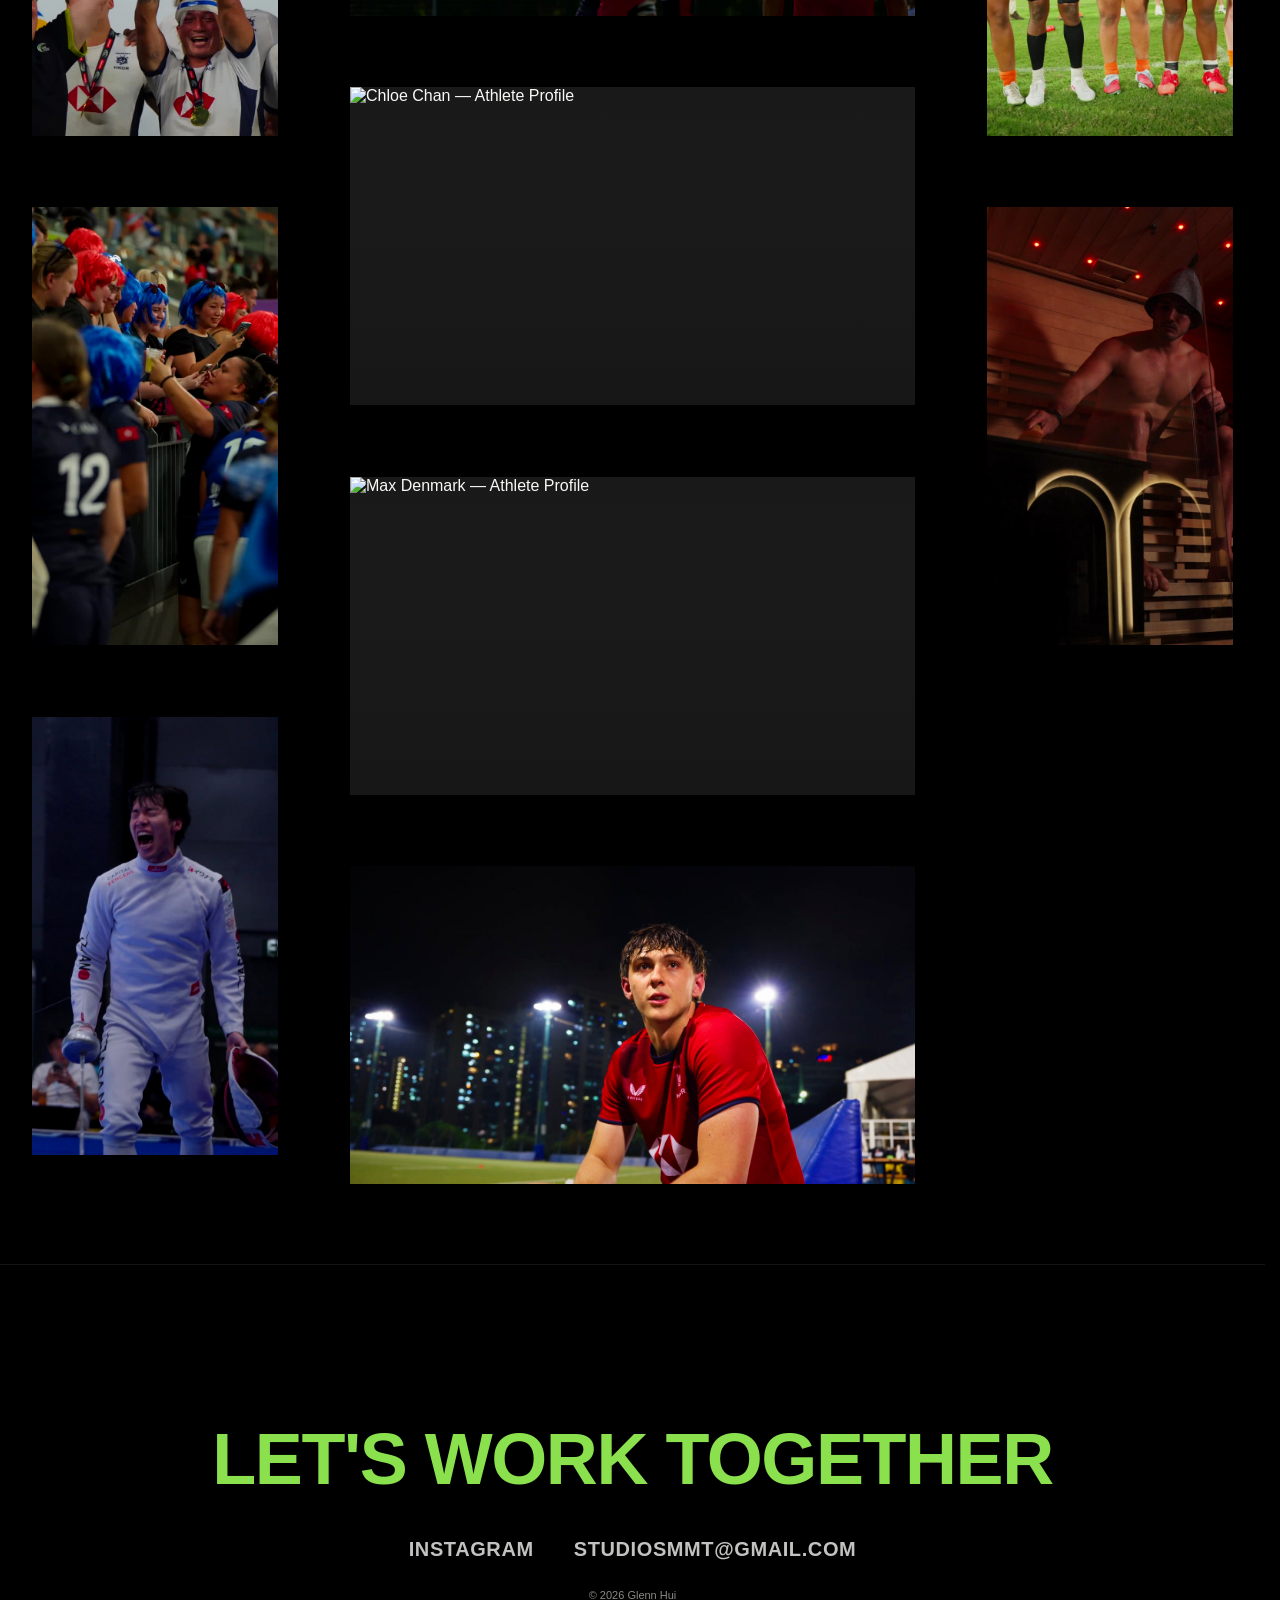
==== commit 1ac148b9: "Cache-bust script.js so old cached copies don't break with the new HTML" ====
--- a/index.html
+++ b/index.html
@@ -248,7 +248,16 @@
 
   <script src="https://cdnjs.cloudflare.com/ajax/libs/p5.js/1.7.0/p5.min.js" defer></script>
   <script src="opener.js" defer></script>
-  <script src="script.js"></script>
+  <!-- ?v=2 — a version query string on this one file: browsers/CDNs
+       cache script.js fairly aggressively, and this file just changed
+       in a way that's NOT backwards compatible with an old cached copy
+       (it now assumes config.js's <script> tag is gone, since that
+       file was replaced by site-settings.json) — bump this number any
+       time a future change to script.js similarly depends on something
+       else in the page also having changed, so every visitor's browser
+       is forced to fetch the new file together with the new HTML
+       instead of mixing an old cached script.js with new markup. -->
+  <script src="script.js?v=2"></script>
   <script src="intro.js"></script>
   <!-- Diagnostic only — see font-audit.js. Does nothing at all unless
        this page is visited with ?fontaudit in the URL. Safe to ignore,
